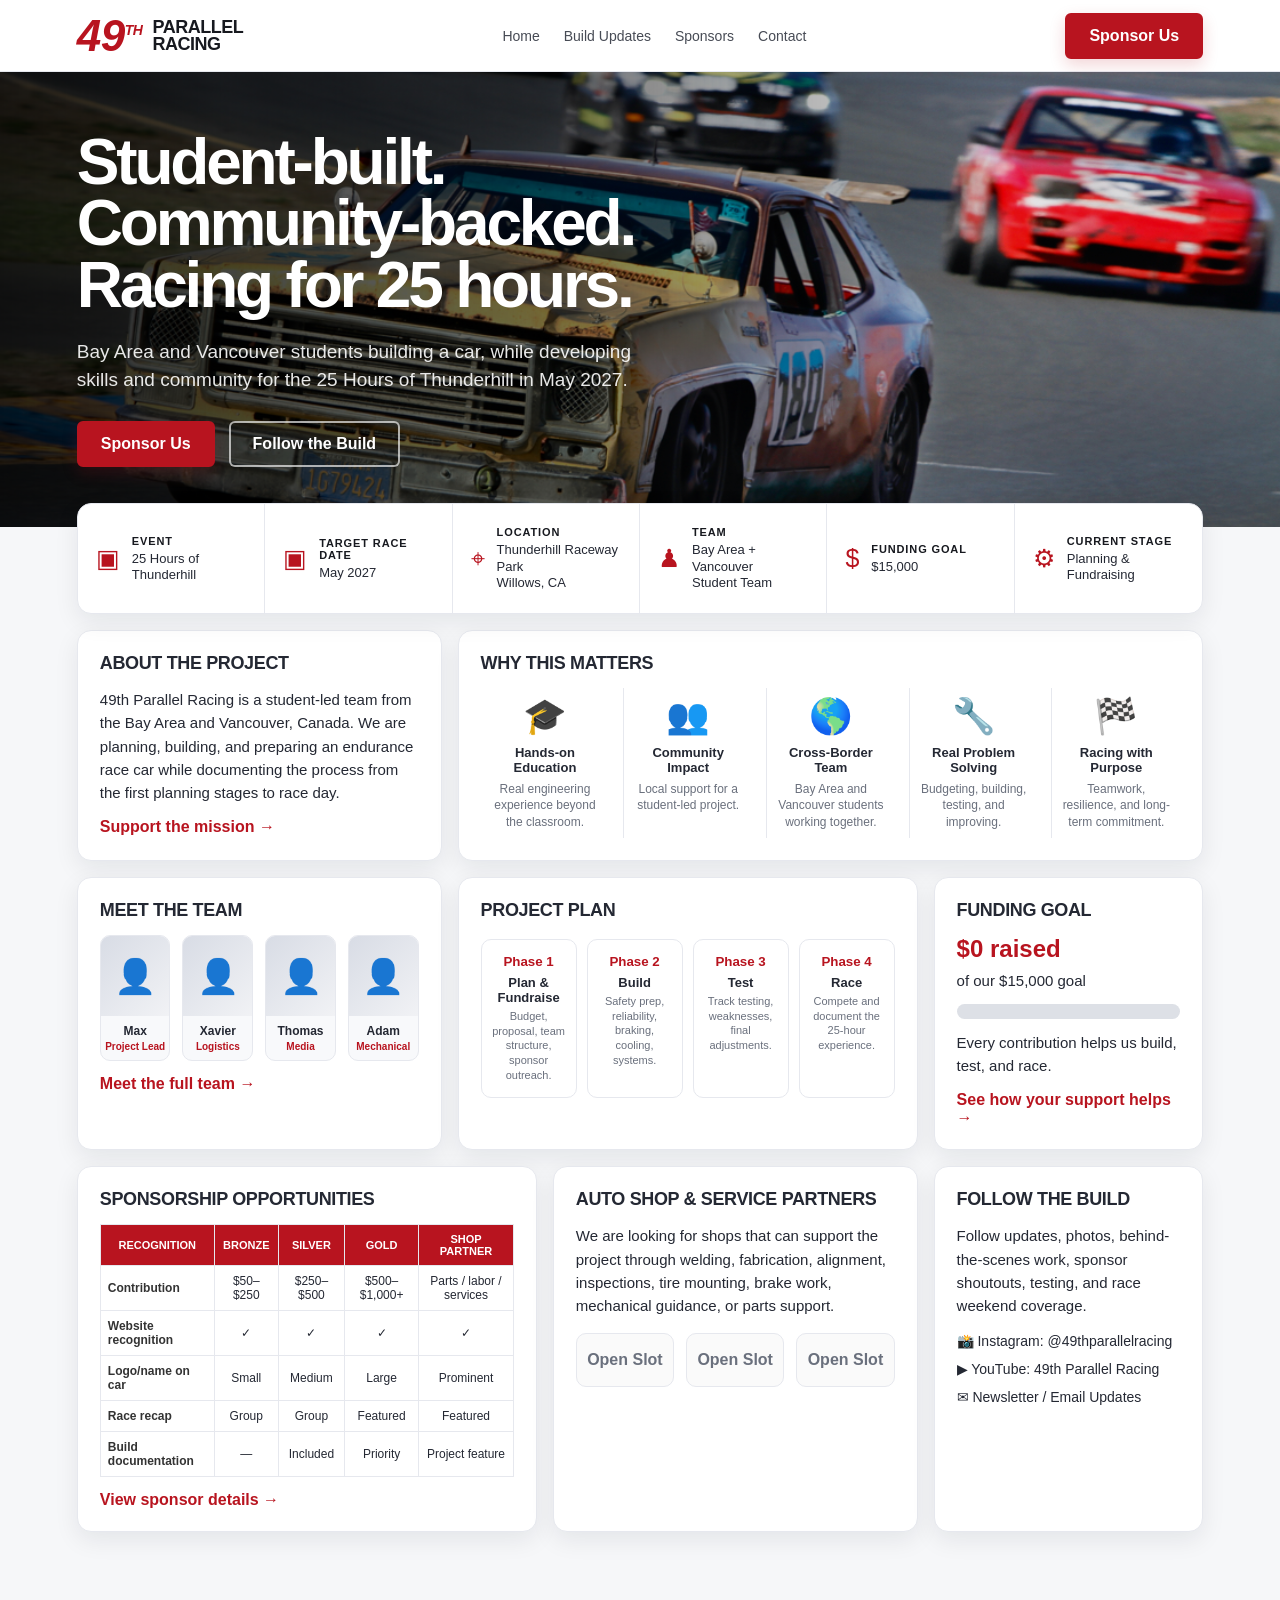
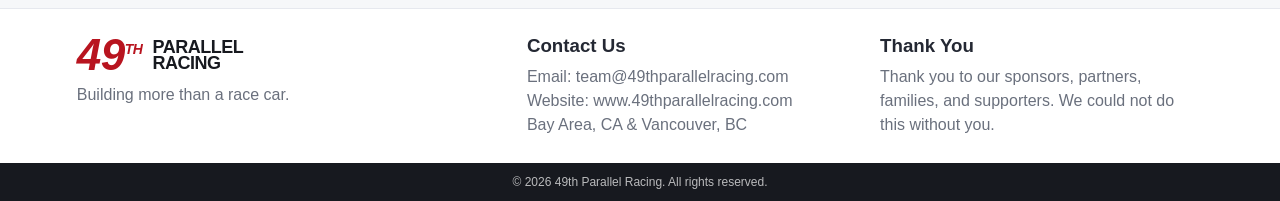
==== index.html @ c7bee9d5 "Update website design and content" ====
<!DOCTYPE html>
<html lang="en">
<head>
  <meta charset="UTF-8" />
  <meta name="viewport" content="width=device-width, initial-scale=1.0" />
  <title>Home | 49th Parallel Racing</title>
  <link rel="stylesheet" href="styles.css" />
</head>
<body>

<header class="nav">
  <a class="logo" href="index.html" class="active">
    <div class="logo-number">49<sup style="font-size:14px;">TH</sup></div>
    <div class="logo-text">PARALLEL<br>RACING</div>
  </a>
  <nav class="nav-links">
    <a href="index.html">Home</a>
    <a href="updates.html">Build Updates</a>
    <a href="sponsors.html">Sponsors</a>
    <a href="contact.html">Contact</a>
  </nav>
  <a class="btn" href="contact.html">Sponsor Us</a>
</header>


<section class="hero" id="home">
  <div class="hero-content">
    <h1>Student-built.<br>Community-backed.<br>Racing for 25 hours.</h1>
    <p>Bay Area and Vancouver students building a car, while developing skills and community for the 25 Hours of Thunderhill in May 2027.</p>
    <div class="hero-actions">
      <a class="btn" href="contact.html">Sponsor Us</a>
      <a class="btn secondary" href="updates.html">Follow the Build</a>
    </div>
  </div>
</section>

<main class="wrap">
  <section class="snapshot">
    <div class="snap-item"><div class="snap-icon">▣</div><div><div class="label">Event</div><p>25 Hours of Thunderhill</p></div></div>
    <div class="snap-item"><div class="snap-icon">▣</div><div><div class="label">Target Race Date</div><p>May 2027</p></div></div>
    <div class="snap-item"><div class="snap-icon">⌖</div><div><div class="label">Location</div><p>Thunderhill Raceway Park<br>Willows, CA</p></div></div>
    <div class="snap-item"><div class="snap-icon">♟</div><div><div class="label">Team</div><p>Bay Area + Vancouver<br>Student Team</p></div></div>
    <div class="snap-item"><div class="snap-icon">$</div><div><div class="label">Funding Goal</div><p>$15,000</p></div></div>
    <div class="snap-item"><div class="snap-icon">⚙</div><div><div class="label">Current Stage</div><p>Planning & Fundraising</p></div></div>
  </section>

  <section class="grid">
    <div class="card about" id="about">
      <h2>About the Project</h2>
      <p>49th Parallel Racing is a student-led team from the Bay Area and Vancouver, Canada. We are planning, building, and preparing an endurance race car while documenting the process from the first planning stages to race day.</p>
      <a class="red-link" href="contact.html">Support the mission →</a>
    </div>

    <div class="card why">
      <h2>Why This Matters</h2>
      <div class="why-grid">
        <div class="why-box"><div class="why-icon">🎓</div><strong>Hands-on Education</strong><span>Real engineering experience beyond the classroom.</span></div>
        <div class="why-box"><div class="why-icon">👥</div><strong>Community Impact</strong><span>Local support for a student-led project.</span></div>
        <div class="why-box"><div class="why-icon">🌎</div><strong>Cross-Border Team</strong><span>Bay Area and Vancouver students working together.</span></div>
        <div class="why-box"><div class="why-icon">🔧</div><strong>Real Problem Solving</strong><span>Budgeting, building, testing, and improving.</span></div>
        <div class="why-box"><div class="why-icon">🏁</div><strong>Racing with Purpose</strong><span>Teamwork, resilience, and long-term commitment.</span></div>
      </div>
    </div>

    <div class="card team" id="team">
      <h2>Meet the Team</h2>
      <div class="team-grid">
        <div class="person"><div class="avatar">👤</div><strong>Max</strong><span>Project Lead</span></div>
        <div class="person"><div class="avatar">👤</div><strong>Xavier</strong><span>Logistics</span></div>
        <div class="person"><div class="avatar">👤</div><strong>Thomas</strong><span>Media</span></div>
        <div class="person"><div class="avatar">👤</div><strong>Adam</strong><span>Mechanical</span></div>
      </div>
      <a class="red-link" href="contact.html">Meet the full team →</a>
    </div>

    <div class="card plan" id="plan">
      <h2>Project Plan</h2>
      <div class="timeline">
        <div class="phase"><small>Phase 1</small><strong>Plan & Fundraise</strong><span>Budget, proposal, team structure, sponsor outreach.</span></div>
        <div class="phase"><small>Phase 2</small><strong>Build</strong><span>Safety prep, reliability, braking, cooling, systems.</span></div>
        <div class="phase"><small>Phase 3</small><strong>Test</strong><span>Track testing, weaknesses, final adjustments.</span></div>
        <div class="phase"><small>Phase 4</small><strong>Race</strong><span>Compete and document the 25-hour experience.</span></div>
      </div>
    </div>

    <div class="card funding">
      <h2>Funding Goal</h2>
      <div class="amount">$0 raised</div>
      <p>of our $15,000 goal</p>
      <div class="progress-track"><div class="progress-fill" style="--progress: 0%;"></div></div>
      <p>Every contribution helps us build, test, and race.</p>
      <a class="red-link" href="contact.html">See how your support helps →</a>
    </div>

    <div class="card sponsor-table" id="sponsor">
      <h2>Sponsorship Opportunities</h2>
      <table>
        <tr>
          <th>Recognition</th>
          <th>Bronze</th>
          <th>Silver</th>
          <th>Gold</th>
          <th>Shop Partner</th>
        </tr>
        <tr><td>Contribution</td><td>$50–$250</td><td>$250–$500</td><td>$500–$1,000+</td><td>Parts / labor / services</td></tr>
        <tr><td>Website recognition</td><td>✓</td><td>✓</td><td>✓</td><td>✓</td></tr>
        <tr><td>Logo/name on car</td><td>Small</td><td>Medium</td><td>Large</td><td>Prominent</td></tr>
        <tr><td>Race recap</td><td>Group</td><td>Group</td><td>Featured</td><td>Featured</td></tr>
        <tr><td>Build documentation</td><td>—</td><td>Included</td><td>Priority</td><td>Project feature</td></tr>
      </table>
      <a class="red-link" href="sponsors.html">View sponsor details →</a>
    </div>

    <div class="card partners">
      <h2>Auto Shop & Service Partners</h2>
      <p>We are looking for shops that can support the project through welding, fabrication, alignment, inspections, tire mounting, brake work, mechanical guidance, or parts support.</p>
      <div class="partner-logos">
        <div class="partner-logo">Open Slot</div>
        <div class="partner-logo">Open Slot</div>
        <div class="partner-logo">Open Slot</div>
      </div>
    </div>

    <div class="card follow" id="updates">
      <h2>Follow the Build</h2>
      <p>Follow updates, photos, behind-the-scenes work, sponsor shoutouts, testing, and race weekend coverage.</p>
      <div class="socials">
        <div class="social">📸 Instagram: @49thparallelracing</div>
        <div class="social">▶ YouTube: 49th Parallel Racing</div>
        <div class="social">✉ Newsletter / Email Updates</div>
      </div>
    </div>
  </section>
</main>


<footer class="footer" id="contact">
  <div>
    <div class="logo">
      <div class="logo-number">49<sup style="font-size:14px;">TH</sup></div>
      <div class="logo-text">PARALLEL<br>RACING</div>
    </div>
    <p>Building more than a race car.</p>
  </div>
  <div>
    <h3>Contact Us</h3>
    <p>Email: team@49thparallelracing.com<br>Website: www.49thparallelracing.com<br>Bay Area, CA & Vancouver, BC</p>
  </div>
  <div>
    <h3>Thank You</h3>
    <p>Thank you to our sponsors, partners, families, and supporters. We could not do this without you.</p>
  </div>
</footer>
<div class="copyright">© 2026 49th Parallel Racing. All rights reserved.</div>

</body>
</html>
---- styles.css ----
:root {
  --red: #b8141f;
  --red-dark: #8f1019;
  --dark: #17191f;
  --text: #242833;
  --muted: #6a707d;
  --line: #e6e8ee;
  --card: #ffffff;
  --bg: #f6f7f9;
  --soft-red: #fff1f2;
  --shadow: 0 8px 24px rgba(15, 23, 42, 0.08);
  --radius: 14px;
  --max: 1180px;
}

* { box-sizing: border-box; }

html { scroll-behavior: smooth; }

body {
  margin: 0;
  font-family: Inter, Arial, Helvetica, sans-serif;
  background: var(--bg);
  color: var(--text);
}

a { color: inherit; text-decoration: none; }

img { max-width: 100%; display: block; }

.nav {
  height: 72px;
  background: #fff;
  display: flex;
  align-items: center;
  justify-content: space-between;
  padding: 0 6vw;
  border-bottom: 1px solid var(--line);
  position: sticky;
  top: 0;
  z-index: 10;
}

.logo {
  display: flex;
  align-items: center;
  gap: 10px;
  font-weight: 900;
  letter-spacing: -0.03em;
  line-height: 0.9;
}

.logo-number {
  font-size: 44px;
  color: var(--red);
  font-style: italic;
}

.logo-text {
  font-size: 18px;
  color: var(--dark);
}

.nav-links {
  display: flex;
  gap: 24px;
  align-items: center;
  font-size: 14px;
}

.nav-links a {
  color: #1f2430;
  opacity: 0.82;
  padding: 26px 0 22px;
  border-bottom: 3px solid transparent;
}

.nav-links a:hover,
.nav-links a.active {
  color: var(--red);
  opacity: 1;
  border-bottom-color: var(--red);
}

.btn {
  background: var(--red);
  color: white;
  padding: 12px 22px;
  border-radius: 6px;
  font-weight: 800;
  display: inline-block;
  border: 2px solid var(--red);
  box-shadow: 0 6px 16px rgba(184, 20, 31, 0.18);
  transition: transform 0.15s ease, background 0.15s ease;
}

.btn:hover {
  background: var(--red-dark);
  border-color: var(--red-dark);
  transform: translateY(-1px);
}

.btn.secondary {
  background: rgba(0,0,0,0.15);
  border-color: rgba(255,255,255,0.65);
  box-shadow: none;
}

.btn.light {
  background: white;
  color: var(--red);
  border-color: white;
}

.hero {
  min-height: 390px;
  position: relative;
  display: flex;
  align-items: center;
  padding: 60px 6vw;
  color: white;
  overflow: hidden;
  background:
    linear-gradient(90deg, rgba(0,0,0,0.84) 0%, rgba(0,0,0,0.58) 40%, rgba(0,0,0,0.10) 78%),
    url('assets/lemons2.jpg') center/cover;
}

.hero.small {
  min-height: 260px;
}

.hero-content {
  max-width: 560px;
  position: relative;
  z-index: 2;
}

.hero h1 {
  font-size: clamp(42px, 5vw, 72px);
  line-height: 0.96;
  margin: 0 0 22px;
  letter-spacing: -0.05em;
}

.hero.small h1 {
  font-size: clamp(38px, 4vw, 58px);
}

.hero p {
  font-size: 19px;
  line-height: 1.45;
  margin: 0 0 28px;
  color: rgba(255,255,255,0.9);
}

.hero-actions {
  display: flex;
  gap: 14px;
  flex-wrap: wrap;
}

.wrap {
  width: min(var(--max), calc(100% - 12vw));
  margin: 0 auto;
  padding: 18px 0 54px;
}

.snapshot {
  display: grid;
  grid-template-columns: repeat(6, 1fr);
  gap: 0;
  background: white;
  border: 1px solid var(--line);
  border-radius: var(--radius);
  box-shadow: var(--shadow);
  overflow: hidden;
  margin-top: -42px;
  position: relative;
  z-index: 4;
}

.snap-item {
  padding: 22px 18px;
  border-right: 1px solid var(--line);
  display: flex;
  gap: 12px;
  align-items: center;
}

.snap-item:last-child { border-right: none; }

.snap-icon {
  font-size: 25px;
  color: var(--red);
  flex: 0 0 auto;
}

.label {
  font-size: 11px;
  font-weight: 900;
  letter-spacing: 0.08em;
  color: var(--dark);
  text-transform: uppercase;
  margin-bottom: 4px;
}

.snap-item p {
  margin: 0;
  color: var(--text);
  font-size: 13px;
  line-height: 1.25;
}

.grid {
  display: grid;
  grid-template-columns: repeat(12, 1fr);
  gap: 16px;
  margin-top: 16px;
}

.card {
  background: var(--card);
  border: 1px solid var(--line);
  border-radius: var(--radius);
  box-shadow: var(--shadow);
  padding: 22px;
}

.card h2, .section h2 {
  margin: 0 0 14px;
  font-size: 18px;
  text-transform: uppercase;
  letter-spacing: -0.02em;
}

.card p, .section p {
  color: var(--text);
  line-height: 1.55;
  margin: 0;
  font-size: 15px;
}

.about { grid-column: span 4; }
.why { grid-column: span 8; }

.why-grid {
  display: grid;
  grid-template-columns: repeat(5, 1fr);
  gap: 14px;
  text-align: center;
}

.why-box {
  border-left: 1px solid var(--line);
  padding: 8px 10px;
}

.why-box:first-child { border-left: none; }

.why-icon {
  font-size: 35px;
  color: var(--red);
  margin-bottom: 8px;
}

.why-box strong {
  display: block;
  font-size: 13px;
  margin-bottom: 6px;
}

.why-box span {
  color: var(--muted);
  font-size: 12px;
  line-height: 1.35;
  display: block;
}

.team { grid-column: span 4; }
.plan { grid-column: span 5; }
.funding { grid-column: span 3; }

.team-grid {
  display: grid;
  grid-template-columns: repeat(4, 1fr);
  gap: 12px;
}

.person {
  background: #f8f9fb;
  border: 1px solid var(--line);
  border-radius: 10px;
  overflow: hidden;
  text-align: center;
}

.avatar {
  height: 80px;
  background: linear-gradient(135deg, #d8dce5, #f1f2f5);
  display: flex;
  align-items: center;
  justify-content: center;
  font-size: 34px;
}

.person strong {
  display: block;
  font-size: 12px;
  margin-top: 8px;
}

.person span {
  display: block;
  color: var(--red);
  font-size: 10px;
  font-weight: 800;
  margin: 3px 0 8px;
}

.timeline {
  display: grid;
  grid-template-columns: repeat(4, 1fr);
  gap: 10px;
  position: relative;
  margin-top: 18px;
}

.phase {
  border: 1px solid var(--line);
  border-radius: 10px;
  padding: 14px 10px;
  text-align: center;
  background: #fff;
}

.phase small {
  color: var(--red);
  font-weight: 900;
  display: block;
  margin-bottom: 6px;
}

.phase strong {
  font-size: 13px;
  display: block;
  margin-bottom: 4px;
}

.phase span {
  color: var(--muted);
  font-size: 11px;
  line-height: 1.35;
  display: block;
}

.amount {
  font-size: 24px;
  font-weight: 900;
  color: var(--red);
  margin: 8px 0 6px;
}

.progress-track {
  width: 100%;
  height: 15px;
  background: #dde0e6;
  border-radius: 999px;
  overflow: hidden;
  margin: 12px 0;
}

.progress-fill {
  height: 100%;
  width: var(--progress, 0%);
  background: linear-gradient(90deg, var(--red), #e64b55);
}

.sponsor-table { grid-column: span 5; overflow-x: auto; }

table {
  width: 100%;
  border-collapse: collapse;
  font-size: 12px;
  margin-top: 8px;
}

th, td {
  border: 1px solid var(--line);
  padding: 8px 7px;
  text-align: center;
}

th {
  background: var(--red);
  color: white;
  text-transform: uppercase;
  font-size: 11px;
}

td:first-child {
  text-align: left;
  font-weight: 700;
  color: #333;
}

.partners { grid-column: span 4; }

.partner-logos {
  display: grid;
  grid-template-columns: repeat(3, 1fr);
  gap: 12px;
  margin-top: 16px;
}

.partner-logo {
  min-height: 54px;
  border: 1px solid var(--line);
  border-radius: 10px;
  display: flex;
  align-items: center;
  justify-content: center;
  color: var(--muted);
  font-weight: 900;
  background: #fafafa;
  text-align: center;
  padding: 8px;
}

.follow { grid-column: span 3; }

.socials {
  display: grid;
  gap: 12px;
  margin-top: 16px;
}

.social {
  display: flex;
  align-items: center;
  gap: 10px;
  color: var(--text);
  font-size: 14px;
}

.red-link {
  color: var(--red);
  font-weight: 800;
  display: inline-block;
  margin-top: 14px;
}

.section {
  margin-top: 18px;
}

.page-grid {
  display: grid;
  grid-template-columns: repeat(12, 1fr);
  gap: 16px;
  margin-top: 18px;
}

.wide { grid-column: span 12; }
.half { grid-column: span 6; }
.third { grid-column: span 4; }
.two-third { grid-column: span 8; }

.update-card {
  display: grid;
  grid-template-columns: 170px 1fr;
  gap: 18px;
  align-items: stretch;
}

.update-date {
  background: var(--soft-red);
  border: 1px solid #ffd7dc;
  border-radius: 12px;
  padding: 16px;
  color: var(--red);
  font-weight: 900;
  display: flex;
  align-items: center;
  justify-content: center;
  text-align: center;
  min-height: 130px;
}

.form-box input,
.form-box textarea,
.form-box select {
  width: 100%;
  border: 1px solid var(--line);
  border-radius: 8px;
  padding: 12px;
  margin: 8px 0 14px;
  font: inherit;
}

.form-box label {
  font-size: 13px;
  font-weight: 800;
  color: var(--dark);
}

.form-box textarea { min-height: 130px; resize: vertical; }

.footer {
  margin-top: 22px;
  padding: 26px 6vw;
  background: white;
  border-top: 1px solid var(--line);
  display: grid;
  grid-template-columns: 1.3fr 1fr 1fr;
  gap: 30px;
  align-items: start;
}

.footer p {
  margin: 8px 0 0;
  color: var(--muted);
  line-height: 1.5;
}

.footer h3 { margin: 0 0 8px; }

.copyright {
  background: var(--dark);
  color: rgba(255,255,255,0.7);
  text-align: center;
  padding: 12px;
  font-size: 12px;
}

@media (max-width: 1050px) {
  .nav-links { display: none; }
  .snapshot { grid-template-columns: repeat(2, 1fr); }
  .snap-item { border-right: none; border-bottom: 1px solid var(--line); }
  .about, .why, .team, .plan, .funding, .sponsor-table, .partners, .follow,
  .wide, .half, .third, .two-third { grid-column: span 12; }
  .why-grid { grid-template-columns: repeat(2, 1fr); }
  .timeline { grid-template-columns: repeat(2, 1fr); }
  .footer { grid-template-columns: 1fr; }
}

@media (max-width: 600px) {
  .nav { padding: 0 18px; }
  .logo-number { font-size: 34px; }
  .logo-text { font-size: 14px; }
  .hero { padding: 42px 18px 80px; }
  .wrap { width: calc(100% - 36px); padding: 16px 0 40px; }
  .snapshot { grid-template-columns: 1fr; }
  .why-grid, .timeline, .team-grid, .partner-logos, .update-card { grid-template-columns: 1fr; }
  .hero-actions { flex-direction: column; }
}
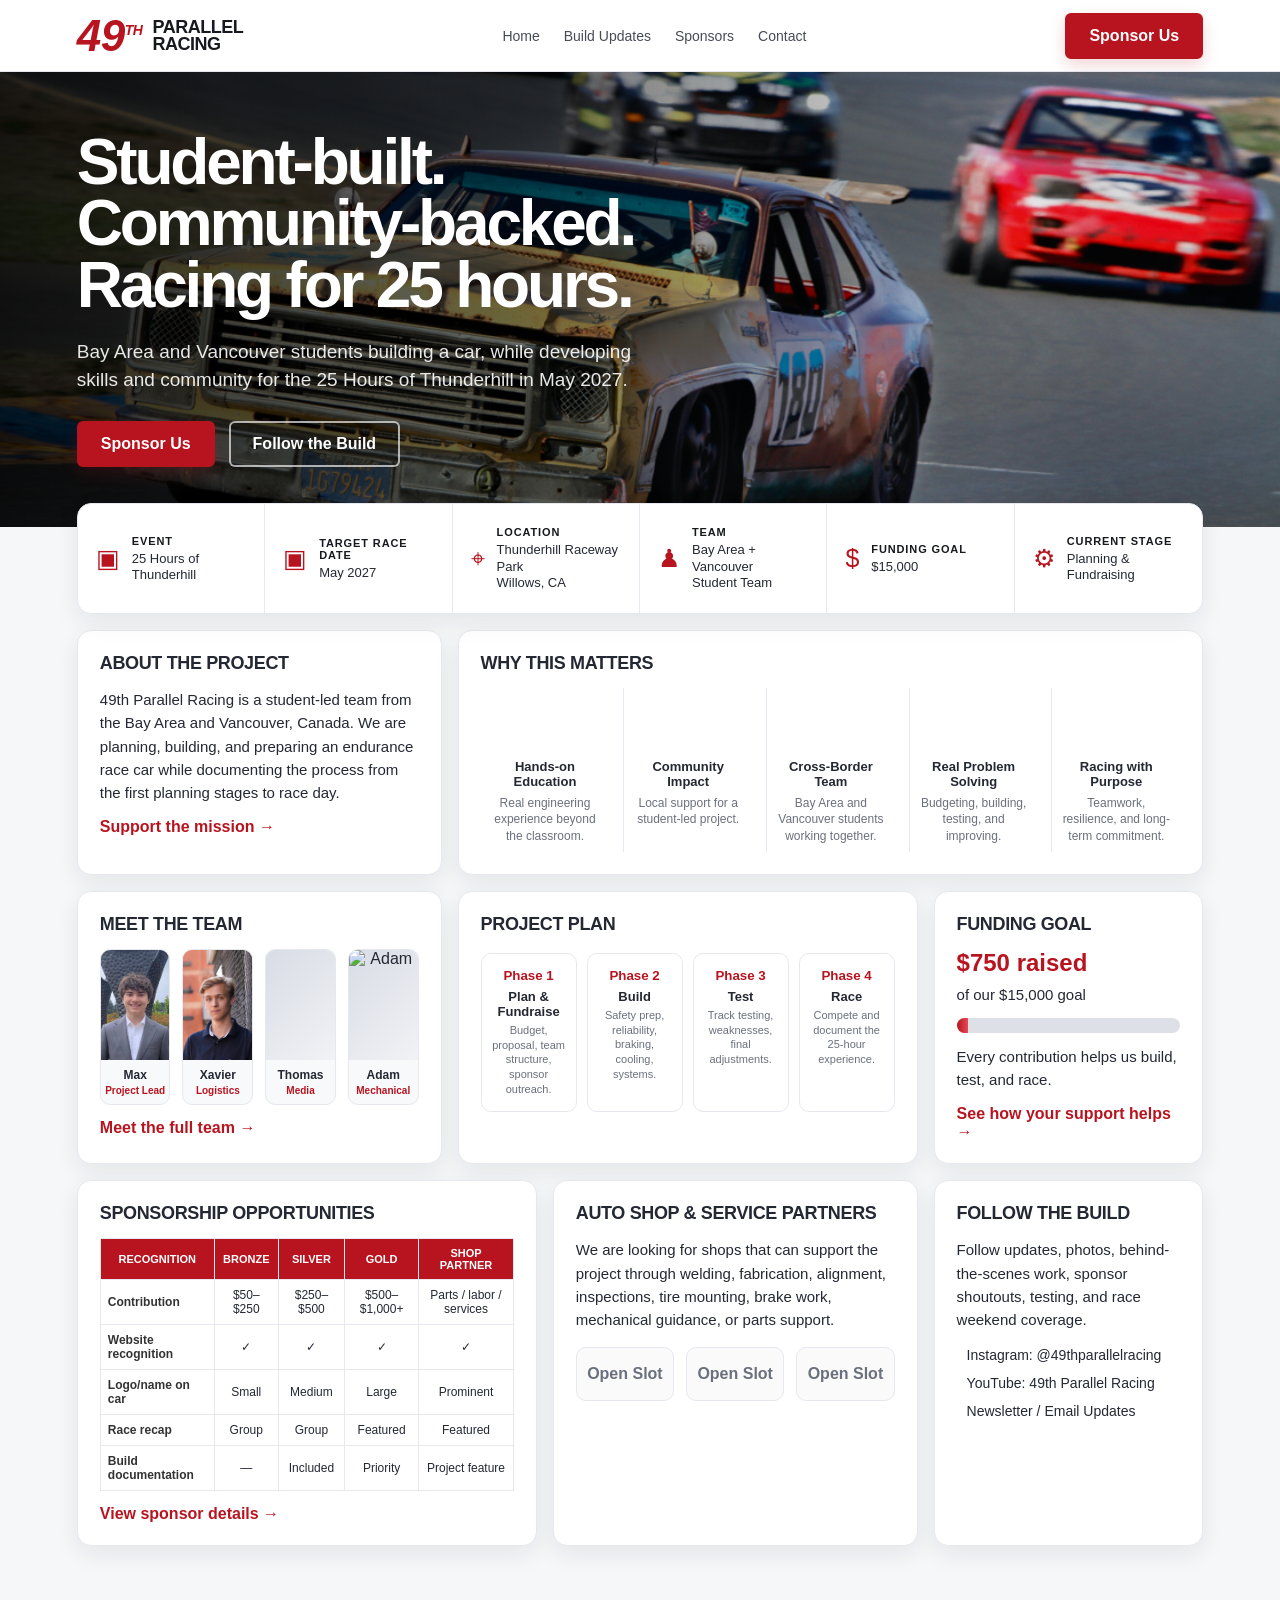
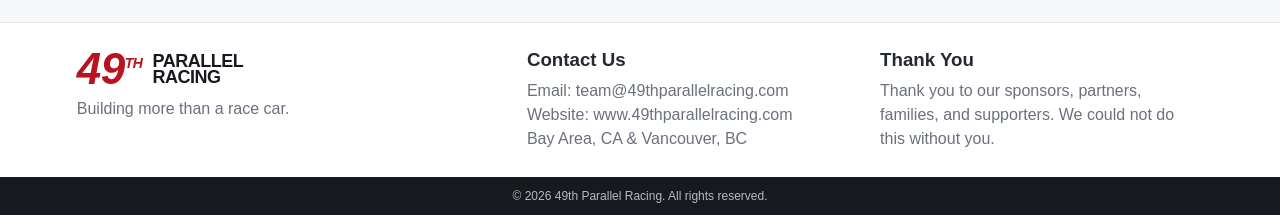
==== commit 74bca932: "Update website design and team section" ====
--- a/index.html
+++ b/index.html
@@ -54,21 +54,53 @@
     <div class="card why">
       <h2>Why This Matters</h2>
       <div class="why-grid">
-        <div class="why-box"><div class="why-icon">🎓</div><strong>Hands-on Education</strong><span>Real engineering experience beyond the classroom.</span></div>
-        <div class="why-box"><div class="why-icon">👥</div><strong>Community Impact</strong><span>Local support for a student-led project.</span></div>
-        <div class="why-box"><div class="why-icon">🌎</div><strong>Cross-Border Team</strong><span>Bay Area and Vancouver students working together.</span></div>
-        <div class="why-box"><div class="why-icon">🔧</div><strong>Real Problem Solving</strong><span>Budgeting, building, testing, and improving.</span></div>
-        <div class="why-box"><div class="why-icon">🏁</div><strong>Racing with Purpose</strong><span>Teamwork, resilience, and long-term commitment.</span></div>
-      </div>
+  <div class="why-box">
+    <div class="why-icon"><i data-lucide="graduation-cap"></i></div>
+    <strong>Hands-on Education</strong>
+    <span>Real engineering experience beyond the classroom.</span>
+  </div>
+
+  <div class="why-box">
+    <div class="why-icon"><i data-lucide="users"></i></div>
+    <strong>Community Impact</strong>
+    <span>Local support for a student-led project.</span>
+  </div>
+
+  <div class="why-box">
+    <div class="why-icon"><i data-lucide="globe-2"></i></div>
+    <strong>Cross-Border Team</strong>
+    <span>Bay Area and Vancouver students working together.</span>
+  </div>
+
+  <div class="why-box">
+    <div class="why-icon"><i data-lucide="wrench"></i></div>
+    <strong>Real Problem Solving</strong>
+    <span>Budgeting, building, testing, and improving.</span>
+  </div>
+
+  <div class="why-box">
+    <div class="why-icon"><i data-lucide="trophy"></i></div>
+    <strong>Racing with Purpose</strong>
+    <span>Teamwork, resilience, and long-term commitment.</span>
+  </div>
+</div>
     </div>
 
     <div class="card team" id="team">
       <h2>Meet the Team</h2>
       <div class="team-grid">
-        <div class="person"><div class="avatar">👤</div><strong>Max</strong><span>Project Lead</span></div>
-        <div class="person"><div class="avatar">👤</div><strong>Xavier</strong><span>Logistics</span></div>
-        <div class="person"><div class="avatar">👤</div><strong>Thomas</strong><span>Media</span></div>
-        <div class="person"><div class="avatar">👤</div><strong>Adam</strong><span>Mechanical</span></div>
+        <div class="person"><div class="avatar">
+      <img class="team-img max-img" src="assets/max.jpg" alt="Max">
+    </div><strong>Max</strong><span>Project Lead</span></div>
+        <div class="person"><div class="avatar">
+      <img class="team-img xavier-img" src="assets/xavier.png" alt="Xavier">
+    </div><strong>Xavier</strong><span>Logistics</span></div>
+        <div class="person"><div class="avatar">
+      <img class="team-img thomas-img" src="assets/thomas.jpeg" alt="Thomas">
+    </div><strong>Thomas</strong><span>Media</span></div>
+        <div class="person"><div class="avatar">
+      <img class="team-img adam-img" src="assets/adam.png" alt="Adam">
+    </div><strong>Adam</strong><span>Mechanical</span></div>
       </div>
       <a class="red-link" href="contact.html">Meet the full team →</a>
     </div>
@@ -85,9 +117,9 @@
 
     <div class="card funding">
       <h2>Funding Goal</h2>
-      <div class="amount">$0 raised</div>
+      <div class="amount">$750 raised</div>
       <p>of our $15,000 goal</p>
-      <div class="progress-track"><div class="progress-fill" style="--progress: 0%;"></div></div>
+      <div class="progress-track"><div class="progress-fill" style="--progress: 5%;"></div></div>
       <p>Every contribution helps us build, test, and race.</p>
       <a class="red-link" href="contact.html">See how your support helps →</a>
     </div>
@@ -125,10 +157,21 @@
       <h2>Follow the Build</h2>
       <p>Follow updates, photos, behind-the-scenes work, sponsor shoutouts, testing, and race weekend coverage.</p>
       <div class="socials">
-        <div class="social">📸 Instagram: @49thparallelracing</div>
-        <div class="social">▶ YouTube: 49th Parallel Racing</div>
-        <div class="social">✉ Newsletter / Email Updates</div>
-      </div>
+  <div class="social">
+    <i data-lucide="camera"></i>
+    <span>Instagram: @49thparallelracing</span>
+  </div>
+
+  <div class="social">
+    <i data-lucide="circle-play"></i>
+    <span>YouTube: 49th Parallel Racing</span>
+  </div>
+
+  <div class="social">
+    <i data-lucide="mail"></i>
+    <span>Newsletter / Email Updates</span>
+  </div>
+</div>
     </div>
   </section>
 </main>
@@ -153,5 +196,9 @@
 </footer>
 <div class="copyright">© 2026 49th Parallel Racing. All rights reserved.</div>
 
+<script src="https://unpkg.com/lucide@latest"></script>
+<script>
+  lucide.createIcons();
+</script>
 </body>
 </html>
--- a/styles.css
+++ b/styles.css
@@ -259,9 +259,19 @@
 .why-box:first-child { border-left: none; }
 
 .why-icon {
-  font-size: 35px;
-  color: var(--red);
-  margin-bottom: 8px;
+  width: 41px;
+  height: 41px;
+  color: var(--red);
+  margin: 4px auto 18px;
+  display: flex;
+  align-items: center;
+  justify-content: center;
+}
+
+.why-icon svg {
+  width: 46px;
+  height: 46px;
+  stroke-width: 1.9;
 }
 
 .why-box strong {
@@ -296,12 +306,38 @@
 }
 
 .avatar {
-  height: 80px;
+  height: 110px;
   background: linear-gradient(135deg, #d8dce5, #f1f2f5);
+  overflow: hidden;
   display: flex;
   align-items: center;
   justify-content: center;
-  font-size: 34px;
+}
+
+.avatar img,
+.team-img {
+  width: 100%;
+  height: 100%;
+  object-fit: cover;
+}
+
+/* Individual image positioning */
+/* Individual team image crops */
+
+.max-img {
+  transform: scale(1.15) translateY(5%);
+}
+
+.xavier-img {
+  transform: scale(2.5) translate(-7%, 18%);
+}
+
+.thomas-img {
+  transform: scale(2.6) translate(-7%, -1%);
+}
+
+.adam-img {
+  transform: scale(1) translateY(0%);
 }
 
 .person strong {
@@ -441,6 +477,14 @@
   gap: 10px;
   color: var(--text);
   font-size: 14px;
+}
+
+.social svg {
+  width: 20px;
+  height: 20px;
+  color: var(--red);
+  stroke-width: 2;
+  flex-shrink: 0;
 }
 
 .red-link {
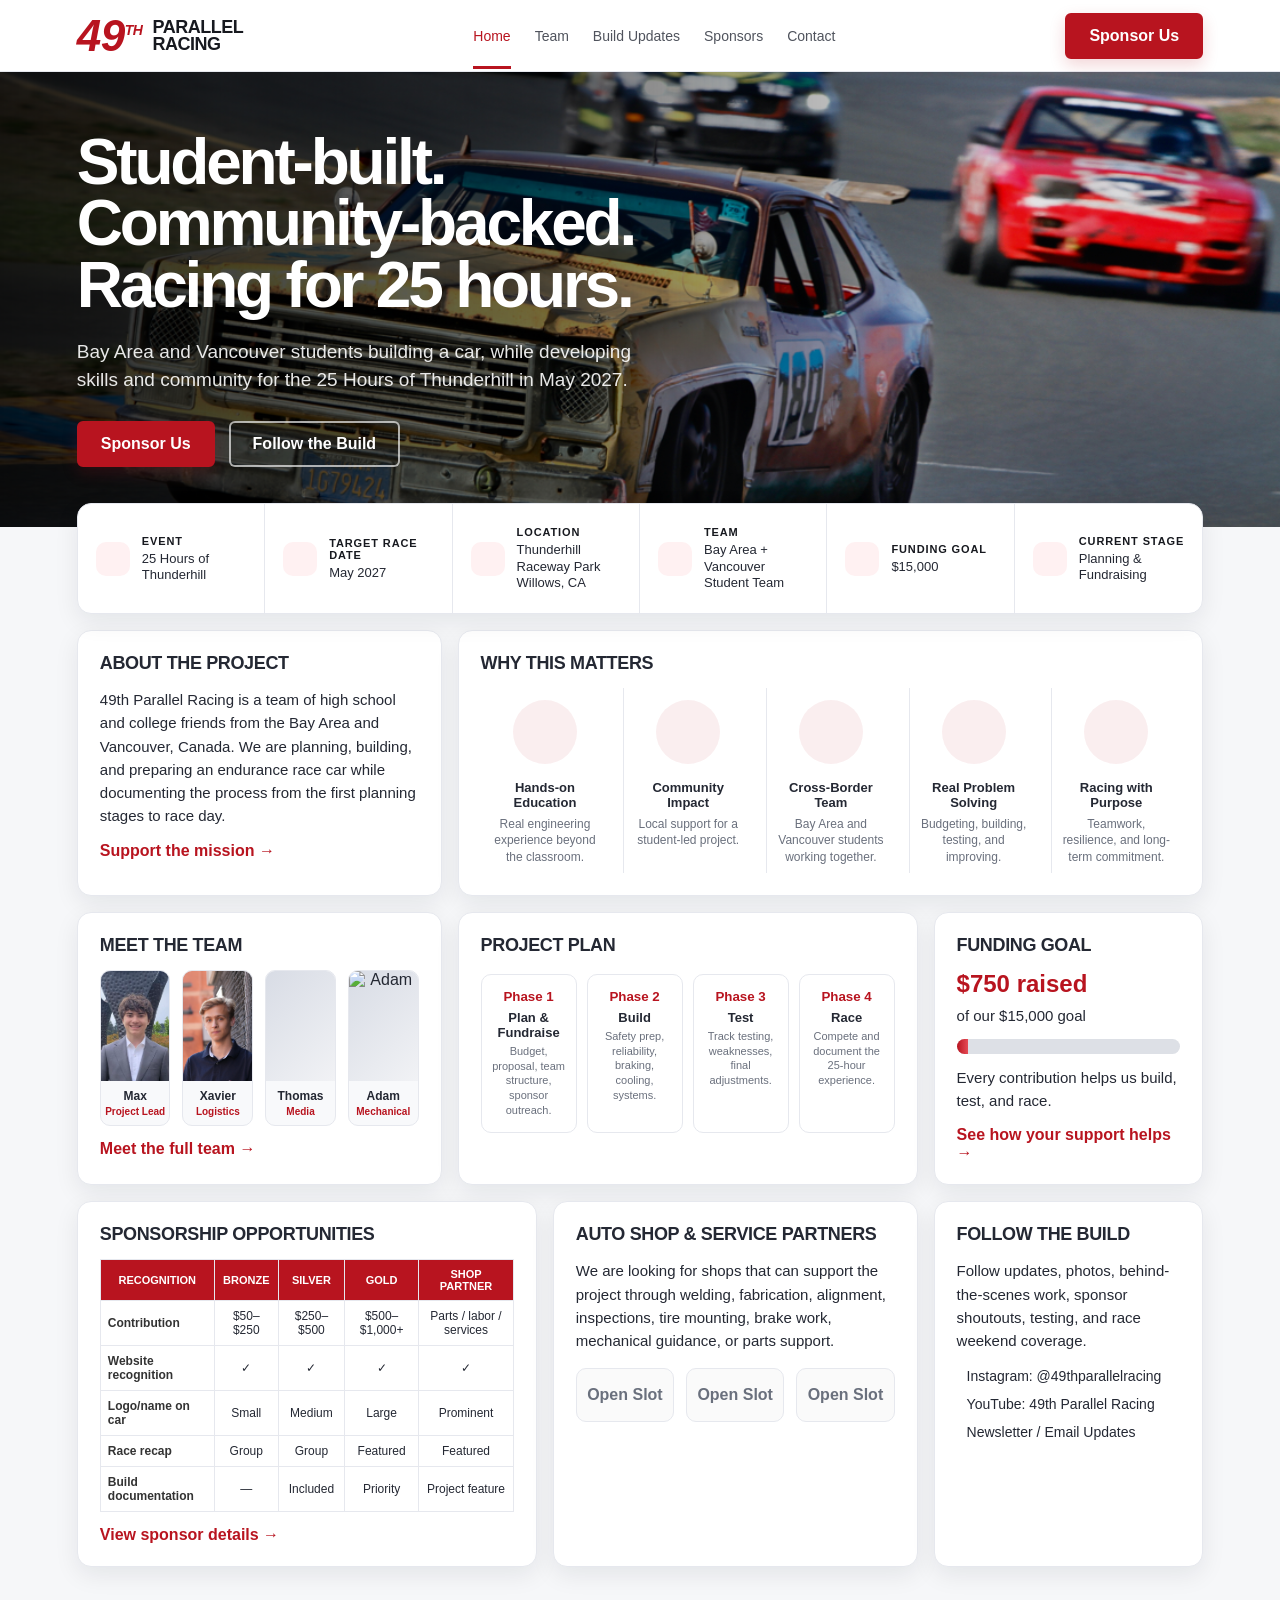
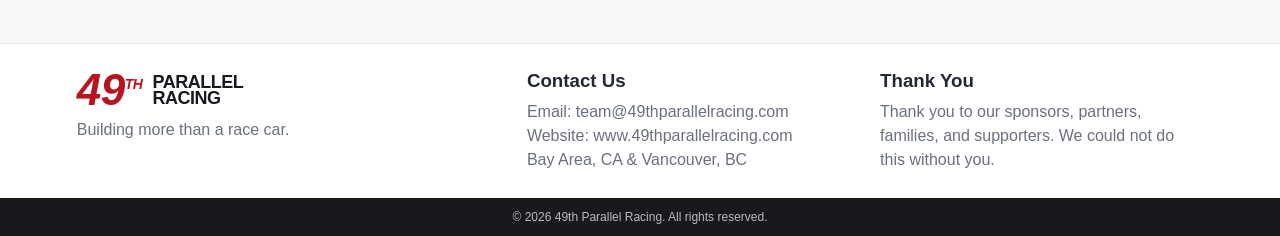
==== commit 2889cf30: "Huge changes team page added code refined" ====
--- a/index.html
+++ b/index.html
@@ -9,12 +9,13 @@
 <body>
 
 <header class="nav">
-  <a class="logo" href="index.html" class="active">
+  <a class="logo" href="index.html">
     <div class="logo-number">49<sup style="font-size:14px;">TH</sup></div>
     <div class="logo-text">PARALLEL<br>RACING</div>
   </a>
   <nav class="nav-links">
-    <a href="index.html">Home</a>
+    <a href="index.html" class="active">Home</a>
+    <a href="team.html">Team</a>
     <a href="updates.html">Build Updates</a>
     <a href="sponsors.html">Sponsors</a>
     <a href="contact.html">Contact</a>
@@ -36,18 +37,36 @@
 
 <main class="wrap">
   <section class="snapshot">
-    <div class="snap-item"><div class="snap-icon">▣</div><div><div class="label">Event</div><p>25 Hours of Thunderhill</p></div></div>
-    <div class="snap-item"><div class="snap-icon">▣</div><div><div class="label">Target Race Date</div><p>May 2027</p></div></div>
-    <div class="snap-item"><div class="snap-icon">⌖</div><div><div class="label">Location</div><p>Thunderhill Raceway Park<br>Willows, CA</p></div></div>
-    <div class="snap-item"><div class="snap-icon">♟</div><div><div class="label">Team</div><p>Bay Area + Vancouver<br>Student Team</p></div></div>
-    <div class="snap-item"><div class="snap-icon">$</div><div><div class="label">Funding Goal</div><p>$15,000</p></div></div>
-    <div class="snap-item"><div class="snap-icon">⚙</div><div><div class="label">Current Stage</div><p>Planning & Fundraising</p></div></div>
+    <div class="snap-item">
+      <div class="snap-icon"><i data-lucide="flag"></i></div>
+      <div><div class="label">Event</div><p>25 Hours of Thunderhill</p></div>
+    </div>
+    <div class="snap-item">
+      <div class="snap-icon"><i data-lucide="calendar"></i></div>
+      <div><div class="label">Target Race Date</div><p>May 2027</p></div>
+    </div>
+    <div class="snap-item">
+      <div class="snap-icon"><i data-lucide="map-pin"></i></div>
+      <div><div class="label">Location</div><p>Thunderhill Raceway Park<br>Willows, CA</p></div>
+    </div>
+    <div class="snap-item">
+      <div class="snap-icon"><i data-lucide="users"></i></div>
+      <div><div class="label">Team</div><p>Bay Area + Vancouver<br>Student Team</p></div>
+    </div>
+    <div class="snap-item">
+      <div class="snap-icon"><i data-lucide="dollar-sign"></i></div>
+      <div><div class="label">Funding Goal</div><p>$15,000</p></div>
+    </div>
+    <div class="snap-item">
+      <div class="snap-icon"><i data-lucide="wrench"></i></div>
+      <div><div class="label">Current Stage</div><p>Planning & Fundraising</p></div>
+    </div>
   </section>
 
   <section class="grid">
     <div class="card about" id="about">
       <h2>About the Project</h2>
-      <p>49th Parallel Racing is a student-led team from the Bay Area and Vancouver, Canada. We are planning, building, and preparing an endurance race car while documenting the process from the first planning stages to race day.</p>
+      <p>49th Parallel Racing is a team of high school and college friends from the Bay Area and Vancouver, Canada. We are planning, building, and preparing an endurance race car while documenting the process from the first planning stages to race day.</p>
       <a class="red-link" href="contact.html">Support the mission →</a>
     </div>
 
@@ -85,24 +104,23 @@
   </div>
 </div>
     </div>
-
     <div class="card team" id="team">
       <h2>Meet the Team</h2>
       <div class="team-grid">
         <div class="person"><div class="avatar">
-      <img class="team-img max-img" src="assets/max.jpg" alt="Max">
-    </div><strong>Max</strong><span>Project Lead</span></div>
-        <div class="person"><div class="avatar">
-      <img class="team-img xavier-img" src="assets/xavier.png" alt="Xavier">
-    </div><strong>Xavier</strong><span>Logistics</span></div>
-        <div class="person"><div class="avatar">
-      <img class="team-img thomas-img" src="assets/thomas.jpeg" alt="Thomas">
-    </div><strong>Thomas</strong><span>Media</span></div>
-        <div class="person"><div class="avatar">
-      <img class="team-img adam-img" src="assets/adam.png" alt="Adam">
-    </div><strong>Adam</strong><span>Mechanical</span></div>
+          <img class="team-img max-img" src="assets/max.jpg" alt="Max">
+        </div><strong>Max</strong><span>Project Lead</span></div>
+        <div class="person"><div class="avatar">
+          <img class="team-img xavier-img" src="assets/xavier.png" alt="Xavier">
+        </div><strong>Xavier</strong><span>Logistics</span></div>
+        <div class="person"><div class="avatar">
+          <img class="team-img thomas-img" src="assets/thomas.jpeg" alt="Thomas">
+        </div><strong>Thomas</strong><span>Media</span></div>
+        <div class="person"><div class="avatar">
+          <img class="team-img adam-img" src="assets/adam.png" alt="Adam">
+        </div><strong>Adam</strong><span>Mechanical</span></div>
       </div>
-      <a class="red-link" href="contact.html">Meet the full team →</a>
+      <a class="red-link" href="team.html">Meet the full team →</a>
     </div>
 
     <div class="card plan" id="plan">
--- a/styles.css
+++ b/styles.css
@@ -598,3 +598,508 @@
   .why-grid, .timeline, .team-grid, .partner-logos, .update-card { grid-template-columns: 1fr; }
   .hero-actions { flex-direction: column; }
 }
+
+/* ================================
+   Team Page
+================================ */
+
+.team-hero {
+  background:
+    linear-gradient(135deg, rgba(8, 11, 18, 0.92), rgba(8, 11, 18, 0.72)),
+    url("assets/hero-car.jpg") center/cover;
+  color: white;
+  padding: 95px 0 75px;
+}
+
+.team-hero h1 {
+  max-width: 850px;
+  font-size: clamp(42px, 6vw, 76px);
+  line-height: 0.95;
+  letter-spacing: -2px;
+  margin: 0 0 22px;
+}
+
+.team-hero p {
+  max-width: 780px;
+  font-size: 18px;
+  line-height: 1.7;
+  color: rgba(255, 255, 255, 0.82);
+}
+
+.team-intro {
+  display: grid;
+  grid-template-columns: 1.4fr 0.8fr;
+  gap: 28px;
+  align-items: stretch;
+  padding: 70px 0 30px;
+}
+
+.team-intro h2 {
+  font-size: clamp(30px, 4vw, 48px);
+  margin-bottom: 16px;
+}
+
+.team-intro p {
+  color: var(--muted);
+  line-height: 1.7;
+  font-size: 16px;
+}
+
+.team-intro-card {
+  background: white;
+  border: 1px solid rgba(20, 24, 34, 0.08);
+  border-radius: 24px;
+  padding: 28px;
+  box-shadow: 0 18px 45px rgba(20, 24, 34, 0.08);
+  display: flex;
+  flex-direction: column;
+  justify-content: center;
+}
+
+.team-intro-card svg {
+  width: 42px;
+  height: 42px;
+  color: var(--red);
+  margin-bottom: 18px;
+}
+
+.team-intro-card strong {
+  font-size: 22px;
+  line-height: 1.2;
+  margin-bottom: 12px;
+}
+
+.team-intro-card span {
+  color: var(--muted);
+  line-height: 1.6;
+}
+
+.team-members-large {
+  display: grid;
+  gap: 34px;
+  padding: 45px 0 70px;
+}
+
+.team-member-large {
+  display: grid;
+  grid-template-columns: 0.9fr 1.1fr;
+  gap: 34px;
+  align-items: center;
+  background: white;
+  border: 1px solid rgba(20, 24, 34, 0.08);
+  border-radius: 28px;
+  padding: 22px;
+  box-shadow: 0 18px 50px rgba(20, 24, 34, 0.08);
+}
+
+.team-member-large.reverse {
+  grid-template-columns: 1.1fr 0.9fr;
+}
+
+.team-member-large.reverse .member-photo {
+  order: 2;
+}
+
+.member-photo {
+  height: 390px;
+  border-radius: 22px;
+  overflow: hidden;
+  background: #f1f2f5;
+}
+
+.member-photo img {
+  width: 100%;
+  height: 100%;
+  object-fit: cover;
+  transform-origin: center center;
+}
+
+.member-info {
+  padding: 22px;
+}
+
+.member-role {
+  color: var(--red);
+  font-weight: 800;
+  text-transform: uppercase;
+  letter-spacing: 0.08em;
+  font-size: 13px;
+  margin-bottom: 10px;
+}
+
+.member-info h2 {
+  font-size: clamp(34px, 4vw, 54px);
+  margin: 0 0 16px;
+}
+
+.member-info p {
+  color: var(--muted);
+  line-height: 1.75;
+  margin-bottom: 14px;
+}
+
+/* Individual team page image adjustments */
+.max-team-page {
+  object-position: center 44%;
+  transform: scale(1.04);
+}
+
+.xavier-team-page {
+  object-position: 58% 28%;
+  transform: scale(1.14);
+}
+
+.thomas-team-page {
+  object-position: 60% 36%;
+  transform: scale(1.14);
+}
+
+.adam-team-page {
+  object-position: center 30%;
+  transform: scale(1.00);
+}
+
+.friendship-section {
+  padding: 30px 0 75px;
+}
+
+.centered {
+  text-align: center;
+  max-width: 780px;
+  margin-left: auto;
+  margin-right: auto;
+}
+
+.friendship-grid {
+  display: grid;
+  grid-template-columns: repeat(4, 1fr);
+  gap: 18px;
+  margin-top: 34px;
+}
+
+.friendship-card {
+  background: white;
+  border: 1px solid rgba(20, 24, 34, 0.08);
+  border-radius: 22px;
+  padding: 26px;
+  box-shadow: 0 14px 38px rgba(20, 24, 34, 0.06);
+}
+
+.friendship-card svg {
+  width: 34px;
+  height: 34px;
+  color: var(--red);
+  margin-bottom: 16px;
+}
+
+.friendship-card h3 {
+  margin-bottom: 10px;
+}
+
+.friendship-card p {
+  color: var(--muted);
+  line-height: 1.6;
+  font-size: 15px;
+}
+
+.team-cta {
+  background:
+    linear-gradient(135deg, rgba(184, 20, 31, 0.96), rgba(120, 12, 22, 0.96));
+  color: white;
+  border-radius: 30px;
+  padding: 48px;
+  margin-bottom: 80px;
+  box-shadow: 0 20px 60px rgba(184, 20, 31, 0.25);
+}
+
+.team-cta h2 {
+  font-size: clamp(32px, 4vw, 52px);
+  margin-bottom: 14px;
+}
+
+.team-cta p {
+  max-width: 780px;
+  color: rgba(255, 255, 255, 0.84);
+  line-height: 1.7;
+  margin-bottom: 24px;
+}
+
+.team-cta .btn {
+  background: white;
+  color: var(--red);
+}
+
+.team-cta .red-link {
+  color: white;
+}
+
+.cta-buttons {
+  display: flex;
+  gap: 18px;
+  align-items: center;
+  flex-wrap: wrap;
+}
+
+.center-button {
+  display: flex;
+  justify-content: center;
+  margin-top: 28px;
+}
+
+/* Mobile adjustments */
+@media (max-width: 900px) {
+  .team-intro {
+    grid-template-columns: 1fr;
+  }
+
+  .team-member-large,
+  .team-member-large.reverse {
+    grid-template-columns: 1fr;
+  }
+
+  .team-member-large.reverse .member-photo {
+    order: 0;
+  }
+
+  .member-photo {
+    height: 330px;
+  }
+
+  .friendship-grid {
+    grid-template-columns: repeat(2, 1fr);
+  }
+}
+
+@media (max-width: 600px) {
+  .team-hero {
+    padding: 75px 0 55px;
+  }
+
+  .team-member-large {
+    padding: 14px;
+  }
+
+  .member-info {
+    padding: 14px;
+  }
+
+  .member-photo {
+    height: 280px;
+  }
+
+  .friendship-grid {
+    grid-template-columns: 1fr;
+  }
+
+  .team-cta {
+    padding: 32px 24px;
+    border-radius: 22px;
+  }
+}
+
+
+/* ================================
+   Final cleanup after team page update
+   Keeps original homepage sizing while adding the new Team page
+================================ */
+
+/* Keep the page selection bar simple and consistent */
+.nav .logo {
+  flex: 0 0 auto;
+}
+
+.nav-links {
+  display: flex;
+  gap: 24px;
+  align-items: center;
+  font-size: 14px;
+}
+
+.nav-links a {
+  color: #1f2430;
+  opacity: 0.78;
+  padding: 26px 0 22px;
+  border-bottom: 3px solid transparent;
+  font-weight: 500;
+}
+
+.nav-links a:hover,
+.nav-links a.active {
+  color: var(--red);
+  opacity: 1;
+  border-bottom-color: var(--red);
+}
+
+.nav-button {
+  display: none;
+}
+
+button.btn {
+  cursor: pointer;
+  font: inherit;
+}
+
+/* Clean Lucide icons in the homepage snapshot row */
+.snap-icon {
+  width: 34px;
+  height: 34px;
+  border-radius: 10px;
+  background: var(--soft-red);
+  color: var(--red);
+  display: flex;
+  align-items: center;
+  justify-content: center;
+  flex: 0 0 34px;
+  font-size: 0;
+}
+
+.snap-icon svg {
+  width: 19px;
+  height: 19px;
+  stroke-width: 2.2;
+}
+
+/* Clean Lucide icons in Why This Matters */
+.why-icon {
+  width: 64px;
+  height: 64px;
+  color: var(--red);
+  background: rgba(184, 20, 31, 0.07);
+  border-radius: 999px;
+  margin: 4px auto 16px;
+  display: flex;
+  align-items: center;
+  justify-content: center;
+}
+
+.why-icon svg {
+  width: 34px;
+  height: 34px;
+  stroke-width: 2;
+}
+
+.team-intro-card i,
+.friendship-card i,
+.social i,
+.why-icon i,
+.snap-icon i {
+  display: flex;
+  align-items: center;
+  justify-content: center;
+}
+
+/* Restore the original homepage Meet the Team card sizing */
+.team {
+  grid-column: span 4;
+}
+
+.team .team-grid {
+  grid-template-columns: repeat(4, 1fr);
+  gap: 12px;
+}
+
+.team .avatar {
+  height: 110px;
+}
+
+.team .person {
+  background: #f8f9fb;
+  border: 1px solid var(--line);
+  border-radius: 10px;
+  overflow: hidden;
+  text-align: center;
+  box-shadow: none;
+}
+
+.team .person strong {
+  display: block;
+  font-size: 12px;
+  margin-top: 8px;
+}
+
+.team .person span {
+  display: block;
+  color: var(--red);
+  font-size: 10px;
+  font-weight: 800;
+  margin: 3px 0 8px;
+}
+
+/* Keep your hand-tuned homepage image crops exactly intact */
+.avatar img,
+.team-img {
+  width: 100%;
+  height: 100%;
+  object-fit: cover;
+  transform-origin: center center;
+}
+
+.max-img {
+  transform: scale(1.15) translateY(5%);
+}
+
+.xavier-img {
+  transform: scale(2.5) translate(-7%, 18%);
+}
+
+.thomas-img {
+  transform: scale(2.6) translate(-7%, -1%);
+}
+
+.adam-img {
+  transform: scale(1) translateY(0%);
+}
+
+/* Make the Team page use the same visual language as the other subpages */
+.team-intro {
+  padding: 38px 0 22px;
+}
+
+.team-members-large {
+  padding: 24px 0 58px;
+}
+
+.team-cta {
+  margin-top: 0;
+}
+
+.center-button {
+  display: flex;
+  justify-content: flex-start;
+  margin-top: 22px;
+}
+
+/* Responsive cleanup */
+@media (max-width: 1050px) {
+  .nav-links {
+    display: none;
+  }
+
+  .about, .why, .team, .plan, .funding, .sponsor-table, .partners, .follow,
+  .wide, .half, .third, .two-third {
+    grid-column: span 12;
+  }
+}
+
+@media (max-width: 600px) {
+  .team .team-grid {
+    grid-template-columns: 1fr;
+  }
+
+  .team .avatar {
+    height: 260px;
+  }
+}
+
+.member-meta {
+  display: inline-block;
+  color: var(--red);
+  background: var(--soft-red);
+  border: 1px solid #ffd7dc;
+  border-radius: 999px;
+  padding: 7px 12px;
+  font-size: 14px;
+  font-weight: 900;
+  letter-spacing: 0.01em;
+  margin: -4px 0 18px;
+}
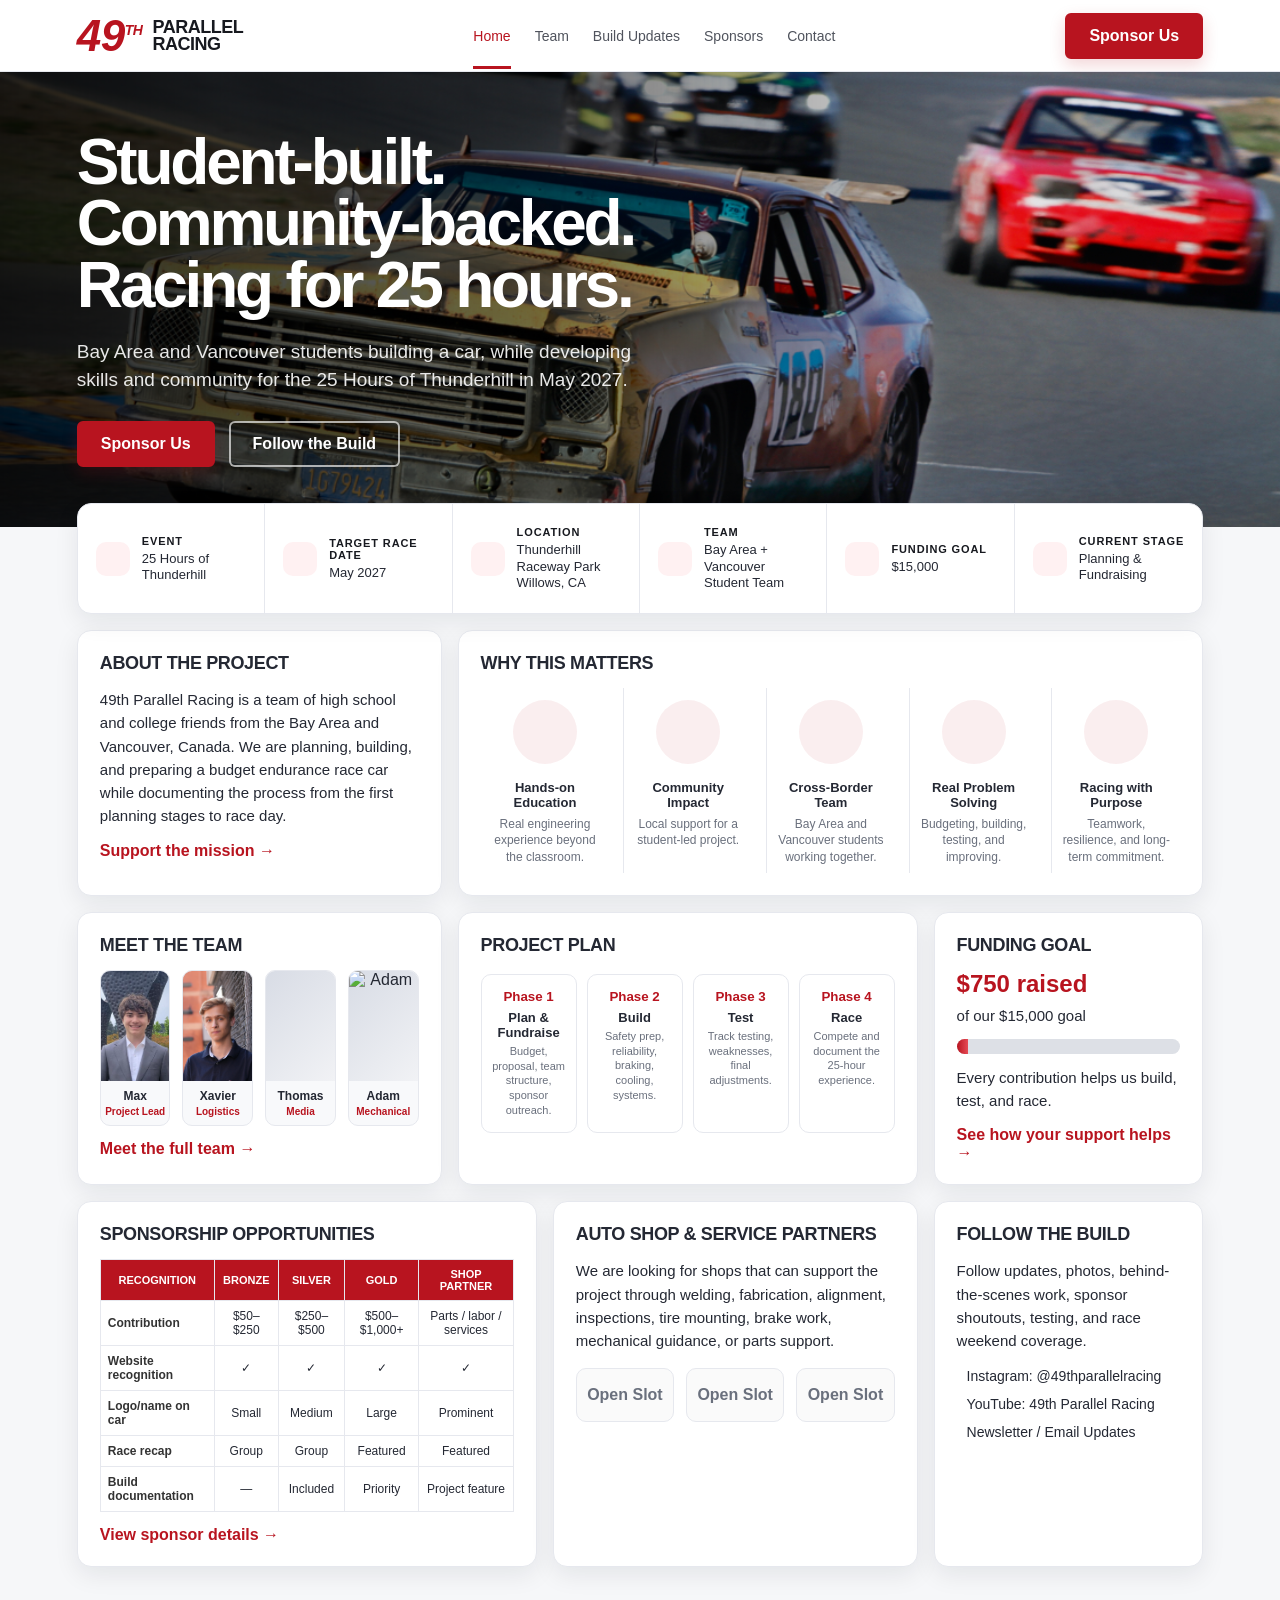
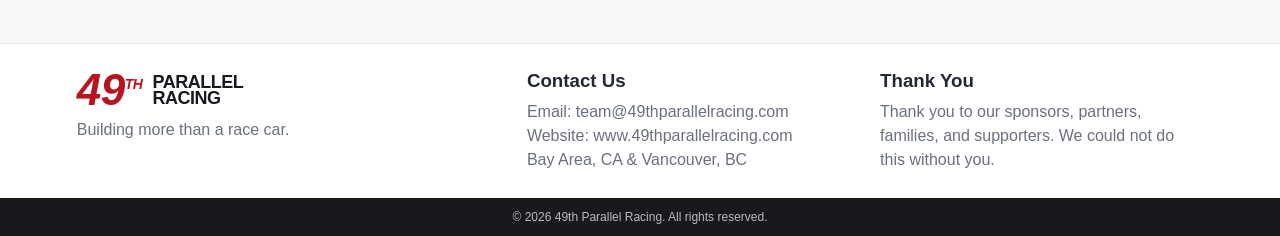
==== commit 5eccf2e9: "Minor text fixes, new adam image, team images improvement" ====
--- a/index.html
+++ b/index.html
@@ -66,7 +66,7 @@
   <section class="grid">
     <div class="card about" id="about">
       <h2>About the Project</h2>
-      <p>49th Parallel Racing is a team of high school and college friends from the Bay Area and Vancouver, Canada. We are planning, building, and preparing an endurance race car while documenting the process from the first planning stages to race day.</p>
+      <p>49th Parallel Racing is a team of high school and college friends from the Bay Area and Vancouver, Canada. We are planning, building, and preparing a budget endurance race car while documenting the process from the first planning stages to race day.</p>
       <a class="red-link" href="contact.html">Support the mission →</a>
     </div>
 
--- a/styles.css
+++ b/styles.css
@@ -710,8 +710,9 @@
 .member-photo img {
   width: 100%;
   height: 100%;
-  object-fit: cover;
+  object-fit: contain;
   transform-origin: center center;
+  background: #f1f2f5;
 }
 
 .member-info {
@@ -740,18 +741,17 @@
 
 /* Individual team page image adjustments */
 .max-team-page {
-  object-position: center 44%;
-  transform: scale(1.04);
+  transform: scale(1.65) translateY(11.5%);
+
 }
 
 .xavier-team-page {
-  object-position: 58% 28%;
-  transform: scale(1.14);
+    transform: scale(2.4) translate(-3.5%, 15%);
+
 }
 
 .thomas-team-page {
-  object-position: 60% 36%;
-  transform: scale(1.14);
+  transform: scale(2.5) translate(-3.4%, 0%);
 }
 
 .adam-team-page {
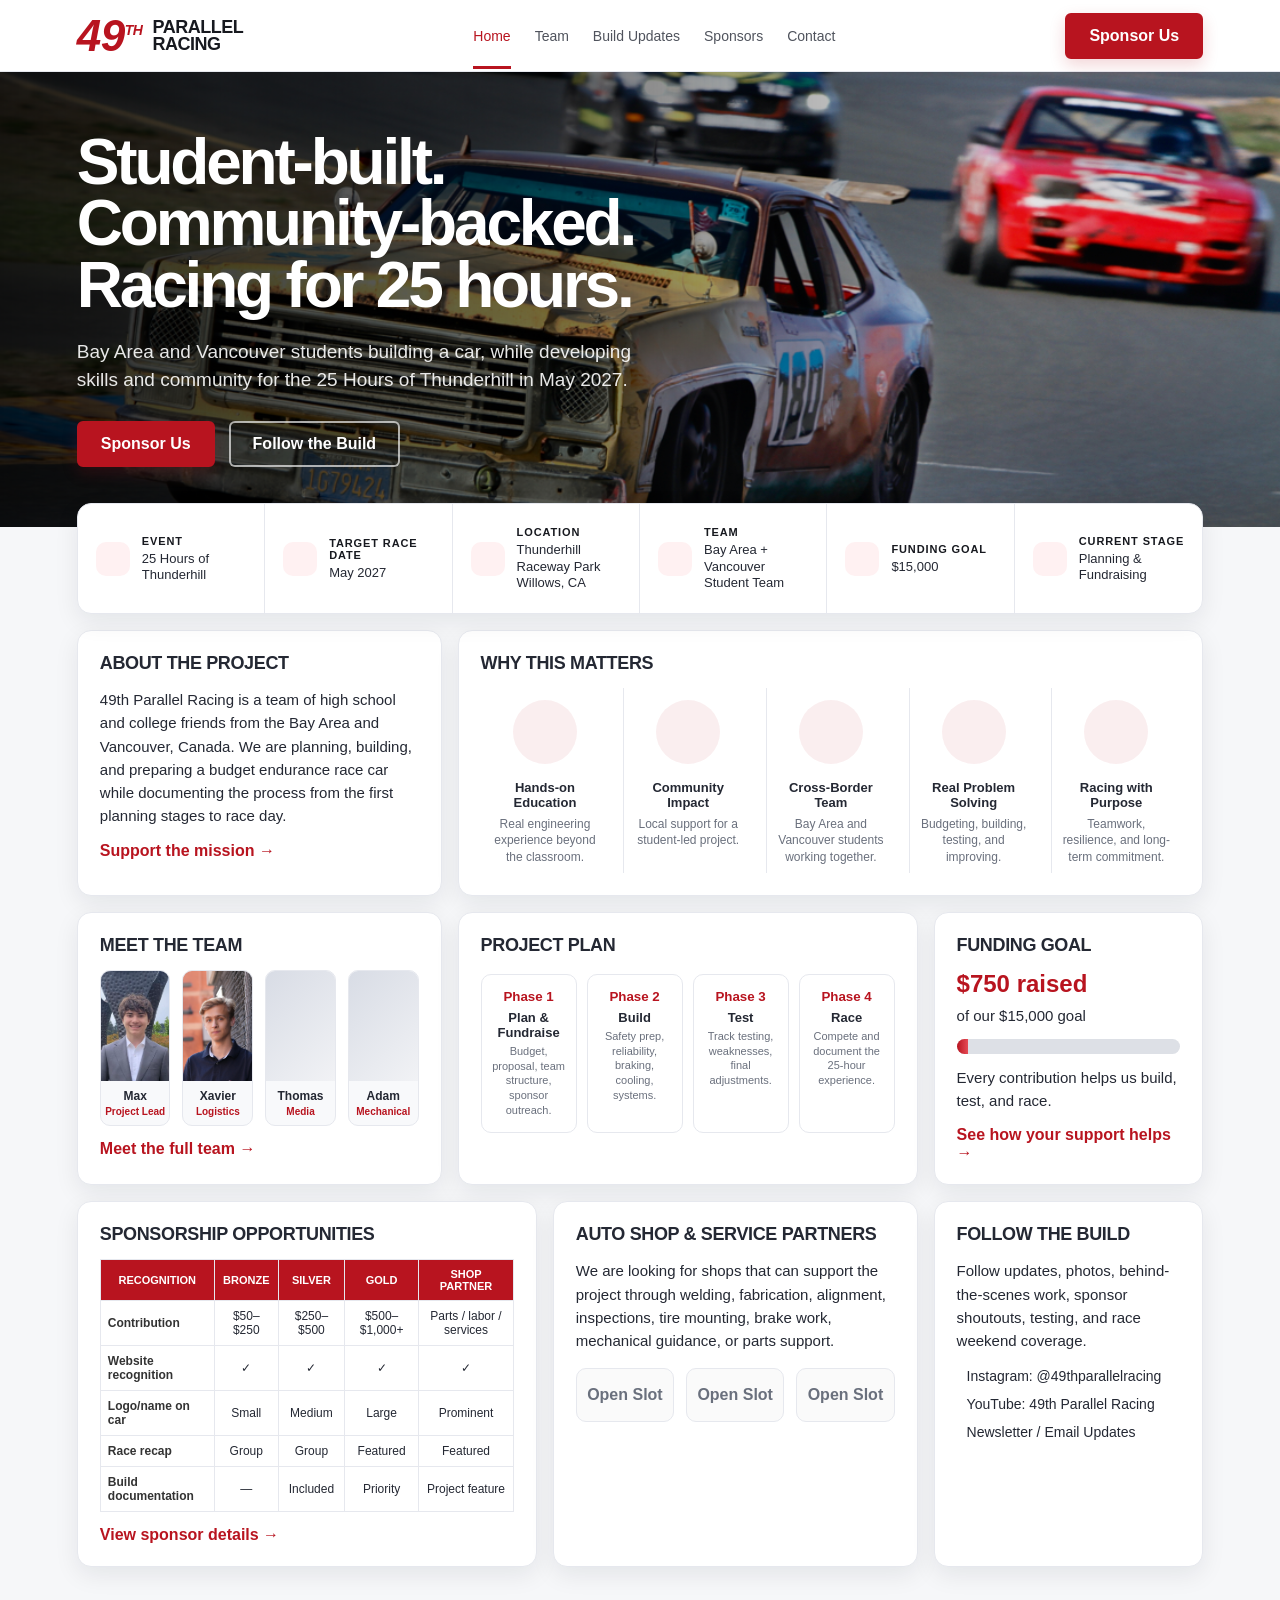
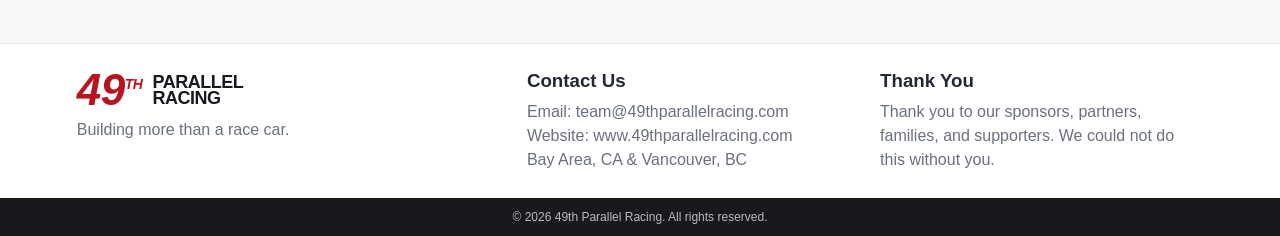
==== commit a10c9dd0: "Add website favicon" ====
--- a/index.html
+++ b/index.html
@@ -5,6 +5,8 @@
   <meta name="viewport" content="width=device-width, initial-scale=1.0" />
   <title>Home | 49th Parallel Racing</title>
   <link rel="stylesheet" href="styles.css" />
+  <link rel="icon" type="image/png" href="favicon.png">
+  <link rel="apple-touch-icon" href="favicon.png">
 </head>
 <body>
 
--- a/styles.css
+++ b/styles.css
@@ -531,6 +531,43 @@
   min-height: 130px;
 }
 
+/* added manually for instagram mention on update page 6/23 */
+.instagram-note {
+  display: flex;
+  align-items: center;
+  gap: 10px;
+  background: white;
+  border: 1px solid var(--line);
+  border-left: 4px solid var(--red);
+  border-radius: 12px;
+  box-shadow: var(--shadow);
+  padding: 14px 16px;
+  margin: 18px 0 16px;
+  color: var(--text);
+  font-size: 14px;
+  line-height: 1.45;
+}
+
+.instagram-note svg {
+  width: 20px;
+  height: 20px;
+  color: var(--red);
+  flex-shrink: 0;
+}
+
+.instagram-note strong {
+  color: var(--red);
+}
+
+.instagram-note a {
+  color: var(--red);
+  text-decoration: none;
+}
+
+.instagram-note a:hover {
+  text-decoration: underline;
+}
+
 .form-box input,
 .form-box textarea,
 .form-box select {
@@ -751,12 +788,11 @@
 }
 
 .thomas-team-page {
-  transform: scale(2.5) translate(-3.4%, 0%);
+  transform: scale(2.5) translate(-4%, 0%);
 }
 
 .adam-team-page {
-  object-position: center 30%;
-  transform: scale(1.00);
+  transform: scale(3) translate(2%, 20%);
 }
 
 .friendship-section {
@@ -1047,7 +1083,7 @@
 }
 
 .adam-img {
-  transform: scale(1) translateY(0%);
+  transform: scale(3.3) translate(3%, 21.5%);
 }
 
 /* Make the Team page use the same visual language as the other subpages */
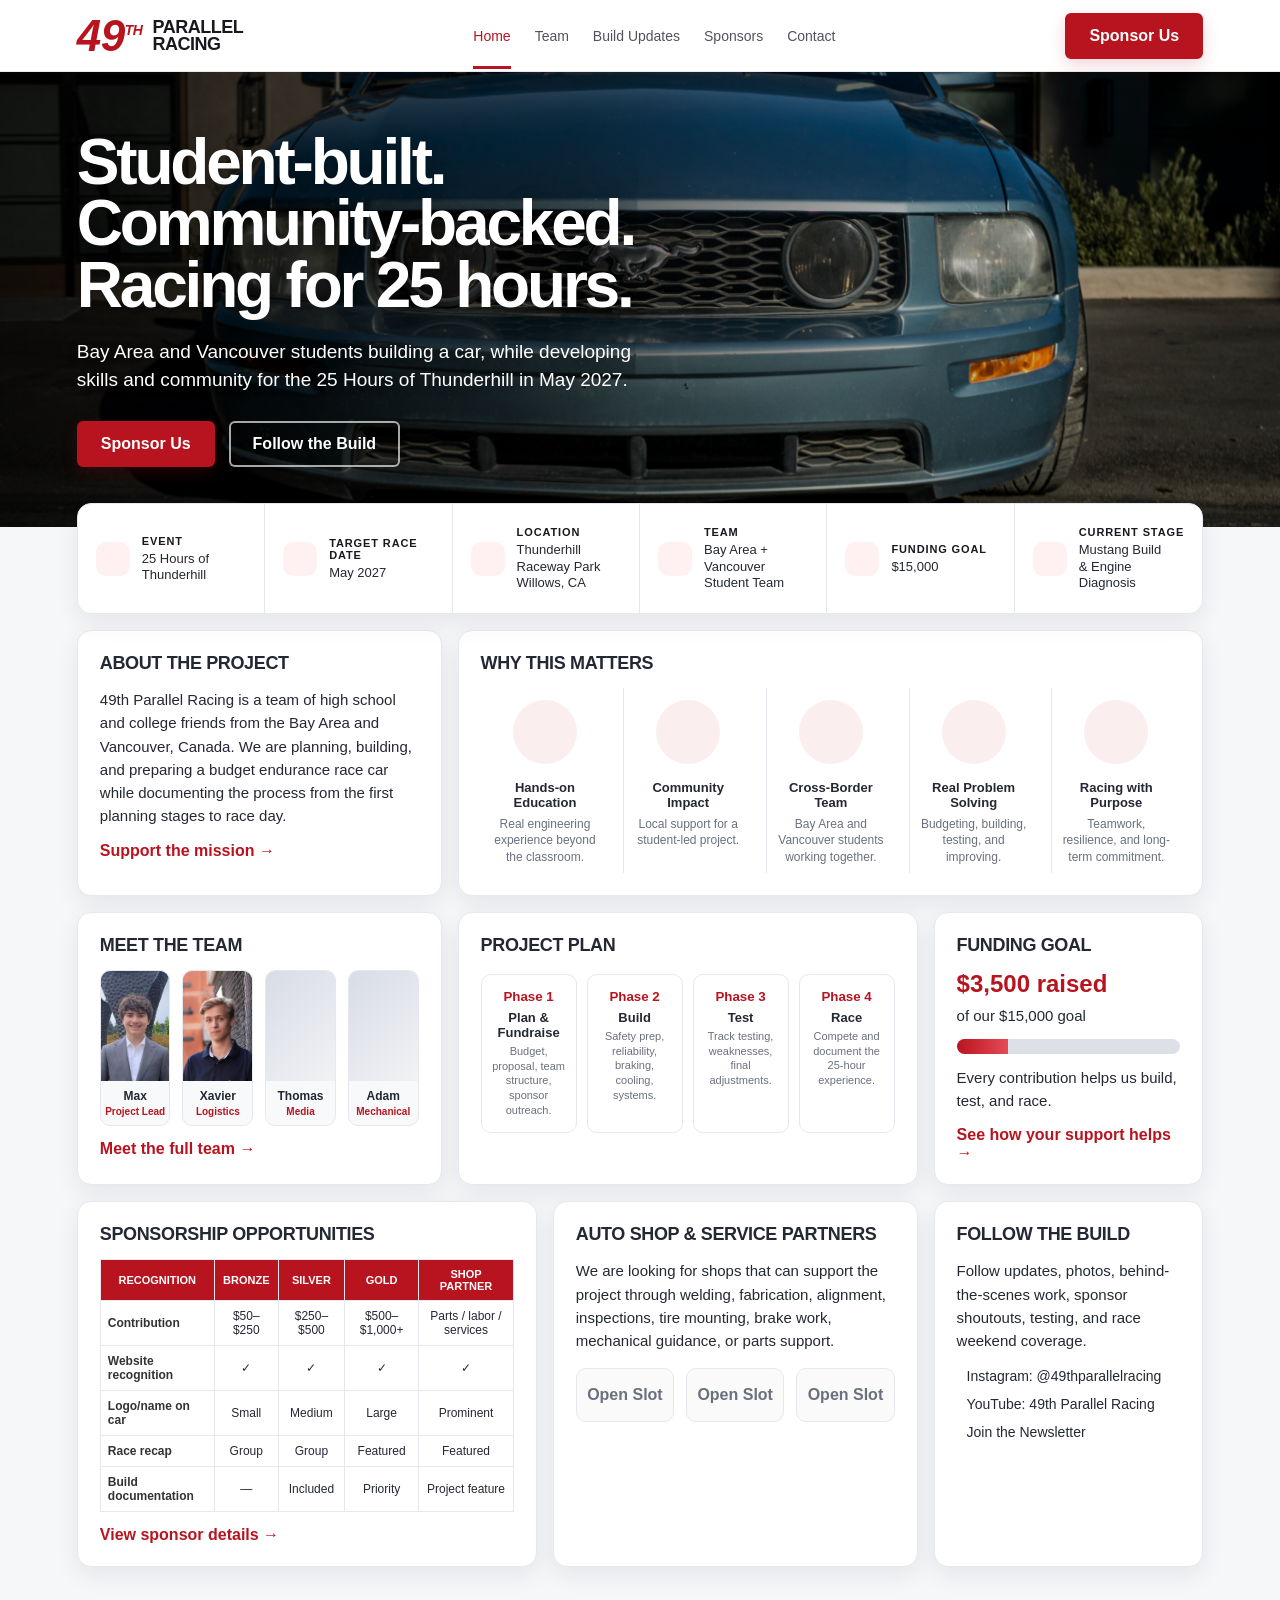
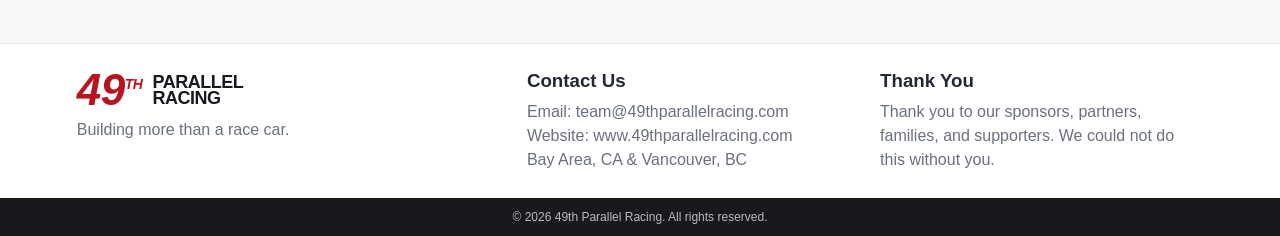
==== commit 576ff88b: "Update Mustang build, sponsors page, and newsletter" ====
--- a/index.html
+++ b/index.html
@@ -61,9 +61,10 @@
     </div>
     <div class="snap-item">
       <div class="snap-icon"><i data-lucide="wrench"></i></div>
-      <div><div class="label">Current Stage</div><p>Planning & Fundraising</p></div>
-    </div>
-  </section>
+<div>
+  <div class="label">Current Stage</div>
+  <p>Mustang Build<br>& Engine Diagnosis</p>
+</div>  </section>
 
   <section class="grid">
     <div class="card about" id="about">
@@ -137,9 +138,9 @@
 
     <div class="card funding">
       <h2>Funding Goal</h2>
-      <div class="amount">$750 raised</div>
+      <div class="amount">$3,500 raised</div>
       <p>of our $15,000 goal</p>
-      <div class="progress-track"><div class="progress-fill" style="--progress: 5%;"></div></div>
+      <div class="progress-track"><div class="progress-fill" style="--progress: 23%;"></div></div>
       <p>Every contribution helps us build, test, and race.</p>
       <a class="red-link" href="contact.html">See how your support helps →</a>
     </div>
@@ -187,10 +188,10 @@
     <span>YouTube: 49th Parallel Racing</span>
   </div>
 
-  <div class="social">
-    <i data-lucide="mail"></i>
-    <span>Newsletter / Email Updates</span>
-  </div>
+  <a class="social newsletter-link" href="updates.html#newsletter">
+  <i data-lucide="mail"></i>
+  <span>Join the Newsletter</span>
+</a>
 </div>
     </div>
   </section>
--- a/styles.css
+++ b/styles.css
@@ -795,6 +795,10 @@
   transform: scale(3) translate(2%, 20%);
 }
 
+.parker-team-page {
+  transform: scale(1.3) translate(0%, 9.2%);
+}
+
 .friendship-section {
   padding: 30px 0 75px;
 }
@@ -1138,4 +1142,1765 @@
   font-weight: 900;
   letter-spacing: 0.01em;
   margin: -4px 0 18px;
+}
+
+/* ================================
+   Strong Mobile Fixes
+================================ */
+
+@media (max-width: 760px) {
+  body {
+    overflow-x: hidden;
+  }
+
+  /* Header / nav */
+  .nav {
+    height: auto;
+    padding: 12px 16px;
+    flex-wrap: wrap;
+    gap: 10px;
+  }
+
+  .logo-number {
+    font-size: 32px;
+  }
+
+  .logo-text {
+    font-size: 13px;
+  }
+
+  .nav > .btn {
+    padding: 9px 12px;
+    font-size: 12px;
+    margin-left: auto;
+  }
+
+  .nav-links {
+    order: 3;
+    width: 100%;
+    display: flex;
+    gap: 18px;
+    overflow-x: auto;
+    white-space: nowrap;
+    padding: 4px 0 0;
+    scrollbar-width: none;
+  }
+
+  .nav-links::-webkit-scrollbar {
+    display: none;
+  }
+
+  .nav-links a {
+    padding: 8px 0 10px;
+    font-size: 13px;
+    border-bottom-width: 2px;
+  }
+
+  /* Hero sections */
+  .hero {
+    min-height: 360px;
+    padding: 46px 18px 70px;
+    background-position: center;
+  }
+
+  .hero.small {
+    min-height: 240px;
+    padding: 46px 18px;
+  }
+
+  .hero h1 {
+    font-size: 42px;
+    line-height: 0.98;
+  }
+
+  .hero.small h1 {
+    font-size: 40px;
+  }
+
+  .hero p {
+    font-size: 16px;
+    line-height: 1.45;
+  }
+
+  .hero-actions {
+    flex-direction: column;
+    align-items: flex-start;
+  }
+
+  .hero-actions .btn {
+    width: 100%;
+    text-align: center;
+  }
+
+  /* Main wrapper */
+  .wrap {
+    width: calc(100% - 28px);
+    padding: 14px 0 36px;
+  }
+
+  /* Snapshot top stats */
+  .snapshot {
+    grid-template-columns: 1fr;
+    margin-top: -36px;
+  }
+
+  .snap-item {
+    border-right: none;
+    border-bottom: 1px solid var(--line);
+    padding: 18px;
+  }
+
+  .snap-item:last-child {
+    border-bottom: none;
+  }
+
+  /* Cards */
+  .grid,
+  .page-grid {
+    grid-template-columns: 1fr;
+    gap: 14px;
+  }
+
+  .about,
+  .why,
+  .team,
+  .plan,
+  .funding,
+  .sponsor-table,
+  .partners,
+  .follow,
+  .wide,
+  .half,
+  .third,
+  .two-third {
+    grid-column: 1 / -1;
+  }
+
+  .card {
+    padding: 20px;
+    border-radius: 14px;
+  }
+
+  .card h2,
+  .section h2 {
+    font-size: 18px;
+  }
+
+  .card p,
+  .section p {
+    font-size: 15px;
+  }
+
+  /* Why This Matters */
+  .why-grid {
+    grid-template-columns: 1fr;
+    gap: 0;
+  }
+
+  .why-box {
+    border-left: none;
+    border-bottom: 1px solid var(--line);
+    padding: 18px 10px;
+  }
+
+  .why-box:last-child {
+    border-bottom: none;
+  }
+
+  .why-icon {
+    margin-bottom: 12px;
+  }
+
+  .why-box strong {
+    font-size: 15px;
+  }
+
+  .why-box span {
+    font-size: 13px;
+  }
+
+  /* Homepage team card */
+  .team-grid {
+    grid-template-columns: repeat(2, 1fr);
+    gap: 12px;
+  }
+
+  .avatar {
+    height: 135px;
+  }
+
+  .person strong {
+    font-size: 14px;
+  }
+
+  .person span {
+    font-size: 11px;
+  }
+
+  /* Project plan */
+  .timeline {
+    grid-template-columns: 1fr;
+  }
+
+  .phase {
+    padding: 16px;
+  }
+
+  .phase strong {
+    font-size: 15px;
+  }
+
+  .phase span {
+    font-size: 13px;
+  }
+
+  /* Tables */
+  .sponsor-table {
+    overflow-x: auto;
+  }
+
+  table {
+    min-width: 620px;
+    font-size: 12px;
+  }
+
+  th,
+  td {
+    padding: 9px 7px;
+  }
+
+  /* Partner logos */
+  .partner-logos {
+    grid-template-columns: 1fr;
+  }
+
+  /* Build update cards */
+  .update-card {
+    grid-template-columns: 1fr;
+  }
+
+  .update-date {
+    min-height: auto;
+    padding: 18px;
+  }
+
+  /* Team page */
+  .team-intro {
+    grid-template-columns: 1fr;
+    padding: 36px 0 20px;
+  }
+
+  .team-member-large,
+  .team-member-large.reverse {
+    grid-template-columns: 1fr;
+    gap: 18px;
+    padding: 14px;
+  }
+
+  .team-member-large.reverse .member-photo {
+    order: 0;
+  }
+
+  .member-photo {
+    height: 330px;
+  }
+
+  .member-info {
+    padding: 8px 4px 14px;
+  }
+
+  .member-info h2 {
+    font-size: 36px;
+  }
+
+  .friendship-grid {
+    grid-template-columns: 1fr;
+  }
+
+  .team-cta {
+    padding: 30px 22px;
+    border-radius: 20px;
+  }
+
+  /* Contact form */
+  .form-box input,
+  .form-box textarea,
+  .form-box select {
+    font-size: 16px;
+  }
+
+  /* Footer */
+  .footer {
+    grid-template-columns: 1fr;
+    padding: 26px 18px;
+    gap: 22px;
+  }
+}
+
+/* ================================
+   Mobile Nav Fix
+================================ */
+
+@media (max-width: 760px) {
+  .nav {
+    height: auto;
+    padding: 14px 18px;
+    flex-wrap: wrap;
+    gap: 12px;
+  }
+
+  .nav .logo {
+    flex: 1;
+  }
+
+  .nav > .btn {
+    flex: 0 0 auto;
+    padding: 11px 16px;
+    font-size: 14px;
+  }
+
+  .nav-links {
+    display: flex !important;
+    order: 3;
+    width: 100%;
+    gap: 18px;
+    overflow-x: auto;
+    white-space: nowrap;
+    padding: 8px 0 2px;
+    border-top: 1px solid var(--line);
+    scrollbar-width: none;
+  }
+
+  .nav-links::-webkit-scrollbar {
+    display: none;
+  }
+
+  .nav-links a {
+    display: inline-block;
+    padding: 8px 0 9px;
+    font-size: 14px;
+    font-weight: 600;
+    color: var(--text);
+    opacity: 0.8;
+    border-bottom: 2px solid transparent;
+  }
+
+  .nav-links a.active {
+    color: var(--red);
+    opacity: 1;
+    border-bottom-color: var(--red);
+  }
+}
+
+/* ================================
+   Sponsors Page Mobile Fix
+================================ */
+
+@media (max-width: 760px) {
+  /* Prevent horizontal page breaking */
+  html,
+  body {
+    max-width: 100%;
+    overflow-x: hidden;
+  }
+
+  /* Make page cards fit properly */
+  .page-grid {
+    display: grid;
+    grid-template-columns: 1fr;
+    gap: 14px;
+    margin-top: 14px;
+  }
+
+  .page-grid .card,
+  .page-grid .wide,
+  .page-grid .half,
+  .page-grid .third,
+  .page-grid .two-third {
+    grid-column: 1 / -1;
+    width: 100%;
+    max-width: 100%;
+  }
+
+  /* Fix huge text inside sponsors/contact/update pages */
+  .page-grid .card h2 {
+    font-size: 22px;
+    line-height: 1.1;
+    margin-bottom: 14px;
+  }
+
+  .page-grid .card p {
+    font-size: 16px;
+    line-height: 1.55;
+  }
+
+  .page-grid .amount {
+    font-size: 28px;
+    line-height: 1.1;
+  }
+
+  /* Fix progress card */
+  .progress-track {
+    width: 100%;
+    max-width: 100%;
+  }
+
+  /* Fix sponsor table overflow */
+  .page-grid table {
+    min-width: 640px;
+    font-size: 12px;
+  }
+
+  .page-grid .wide {
+    overflow-x: auto;
+  }
+
+  .page-grid .wide::-webkit-scrollbar {
+    height: 6px;
+  }
+
+  /* Fix giant spacing */
+  .wrap {
+    width: calc(100% - 32px);
+    padding: 16px 0 40px;
+  }
+
+  .card {
+    padding: 20px;
+    border-radius: 14px;
+  }
+}
+
+/* =================================
+   Homepage Team Photos — Mobile
+================================= */
+
+@media (max-width: 760px) {
+  .team .avatar {
+    width: 100%;
+    height: 160px;
+    overflow: hidden;
+    background: #f1f2f5;
+  }
+
+  .team .avatar img {
+    width: 100%;
+    height: 100%;
+    display: block;
+    object-fit: cover !important;
+    transform: none !important;
+    transform-origin: center center;
+  }
+
+  /* Max: bring his face upward into the center */
+  .team .max-img {
+    object-position: 50% 58% !important;
+  }
+
+  /* Xavier: already close; center his head and shoulders */
+  .team .xavier-img {
+    object-position: 50% 45% !important;
+  }
+
+  /* Thomas: move far enough down in the original portrait
+     to center his face instead of showing only the trees */
+  .team .thomas-img {
+    object-position: 50% 44% !important;
+  }
+
+  /* Adam: keep the crop near the top so his entire head appears */
+  .team .adam-img {
+    object-position: 50% 8% !important;
+  }
+}
+
+/* =====================================================
+   BUILD UPDATES PAGE — SEPTEMBER 2026
+===================================================== */
+
+.updates-page {
+  padding-top: 18px;
+}
+
+
+/* ---------- Main update stack ---------- */
+
+.updates-list {
+  display: grid;
+  gap: 20px;
+  margin-top: 18px;
+}
+
+.updates-page .update-card {
+  display: block;
+  padding: 30px;
+  overflow: hidden;
+}
+
+.updates-page .update-card h2 {
+  margin: 0 0 16px;
+  font-size: clamp(24px, 2.4vw, 32px);
+  line-height: 1.08;
+  letter-spacing: -0.035em;
+  text-transform: none;
+  color: var(--dark);
+}
+
+.updates-page .update-card > p,
+.engine-update-copy p {
+  margin: 0 0 14px;
+  font-size: 16px;
+  line-height: 1.65;
+  color: var(--text);
+}
+
+.updates-page .update-card > p:last-child {
+  margin-bottom: 0;
+}
+
+
+/* ---------- Small update heading ---------- */
+
+.update-meta {
+  display: flex;
+  align-items: center;
+  flex-wrap: wrap;
+  gap: 10px;
+  margin-bottom: 13px;
+}
+
+.update-number {
+  display: inline-flex;
+  align-items: center;
+  padding: 7px 11px;
+
+  background: var(--soft-red);
+  border: 1px solid #ffd7dc;
+  border-radius: 999px;
+
+  color: var(--red);
+  font-size: 11px;
+  font-weight: 900;
+  letter-spacing: 0.08em;
+  text-transform: uppercase;
+}
+
+.update-time {
+  color: var(--muted);
+  font-size: 12px;
+  font-weight: 800;
+  letter-spacing: 0.05em;
+  text-transform: uppercase;
+}
+
+
+/* =====================================================
+   MUSTANG PHOTO GALLERY
+===================================================== */
+
+.mustang-gallery {
+  display: grid;
+  grid-template-columns: 1.55fr 1fr;
+  gap: 14px;
+  margin-top: 22px;
+}
+
+.update-photo {
+  margin: 0;
+  overflow: hidden;
+  border-radius: 12px;
+  border: 1px solid var(--line);
+  background: #eef0f3;
+}
+
+.update-photo img {
+  display: block;
+  width: 100%;
+}
+
+
+/*
+  Main front photo:
+  landscape image, kept landscape
+*/
+
+.update-photo-front {
+  height: 390px;
+}
+
+.update-photo-front img {
+  height: 100%;
+  object-fit: cover;
+  object-position: center 52%;
+}
+
+
+/*
+  Three-quarter portrait:
+  cropped intentionally so the car fills the frame
+*/
+
+.update-photo-left {
+  height: 390px;
+}
+
+.update-photo-left img {
+  height: 100%;
+  object-fit: cover;
+  object-position: 50% 59%;
+}
+
+
+.photo-caption {
+  margin-top: 8px !important;
+  color: var(--muted) !important;
+  font-size: 12px !important;
+  font-style: italic;
+}
+
+
+/* =====================================================
+   ENGINE UPDATE
+===================================================== */
+
+.engine-update-layout {
+  display: grid;
+  grid-template-columns: 1.05fr 0.95fr;
+  gap: 26px;
+  align-items: start;
+  margin-top: 4px;
+}
+
+.engine-photo img {
+  width: 100%;
+  aspect-ratio: 4 / 3;
+  object-fit: cover;
+}
+
+.engine-photo figcaption {
+  padding: 10px 12px;
+  color: var(--muted);
+  background: #fafafa;
+  font-size: 11px;
+  line-height: 1.4;
+}
+
+
+/* ---------- Timing-system callout ---------- */
+
+.good-news-box {
+  margin-top: 22px;
+  padding: 18px 20px;
+
+  background: var(--soft-red);
+  border: 1px solid #ffd7dc;
+  border-left: 4px solid var(--red);
+  border-radius: 10px;
+}
+
+.good-news-box > strong {
+  display: block;
+  margin-bottom: 6px;
+  color: var(--red);
+  font-size: 14px;
+}
+
+.good-news-box p {
+  margin: 0;
+  font-size: 15px;
+  line-height: 1.6;
+  color: var(--text);
+}
+
+
+/* =====================================================
+   CURRENT WORK GRID
+===================================================== */
+
+.work-list {
+  display: grid;
+  grid-template-columns: repeat(2, 1fr);
+  gap: 12px;
+  margin: 22px 0;
+}
+
+.work-item {
+  display: flex;
+  gap: 13px;
+  align-items: flex-start;
+
+  padding: 17px;
+
+  background: #f8f9fb;
+  border: 1px solid var(--line);
+  border-radius: 10px;
+}
+
+.work-item svg {
+  width: 23px;
+  height: 23px;
+  flex: 0 0 auto;
+  color: var(--red);
+  margin-top: 1px;
+}
+
+.work-item strong {
+  display: block;
+  margin-bottom: 4px;
+  font-size: 14px;
+  color: var(--dark);
+}
+
+.work-item span {
+  display: block;
+  color: var(--muted);
+  font-size: 13px;
+  line-height: 1.45;
+}
+
+
+/* ---------- Finish-first message ---------- */
+
+.finish-first {
+  margin-top: 20px;
+  padding: 20px 22px;
+
+  background: var(--dark);
+  border-radius: 11px;
+  color: white;
+}
+
+.finish-first strong {
+  display: block;
+  margin-bottom: 7px;
+  font-size: 17px;
+}
+
+.finish-first p {
+  margin: 0;
+  color: rgba(255, 255, 255, 0.8);
+  font-size: 15px;
+  line-height: 1.55;
+}
+
+
+/* =====================================================
+   NEWSLETTER
+===================================================== */
+
+.newsletter-card {
+  display: grid;
+  grid-template-columns: auto 1.15fr 1fr;
+  gap: 30px;
+  align-items: center;
+
+  margin: 34px 0 48px;
+  padding: 36px 38px;
+
+  background: white;
+  border: 1px solid var(--line);
+  border-radius: var(--radius);
+  box-shadow: var(--shadow);
+}
+
+.newsletter-icon {
+  width: 66px;
+  height: 66px;
+
+  display: flex;
+  align-items: center;
+  justify-content: center;
+
+  background: var(--soft-red);
+  border: 1px solid #ffd7dc;
+  border-radius: 15px;
+
+  color: var(--red);
+}
+
+.newsletter-icon svg {
+  width: 31px;
+  height: 31px;
+}
+
+.newsletter-eyebrow {
+  display: block;
+  margin-bottom: 7px;
+
+  color: var(--red);
+  font-size: 12px;
+  font-weight: 900;
+  letter-spacing: 0.09em;
+}
+
+.newsletter-copy h2 {
+  margin: 0 0 9px;
+  color: var(--dark);
+
+  font-size: 27px;
+  line-height: 1.08;
+  letter-spacing: -0.03em;
+}
+
+.newsletter-copy p {
+  margin: 0;
+
+  color: var(--muted);
+  font-size: 14px;
+  line-height: 1.6;
+}
+
+
+/* ---------- Newsletter form ---------- */
+
+.newsletter-form label {
+  display: block;
+  margin-bottom: 7px;
+
+  color: var(--dark);
+  font-size: 12px;
+  font-weight: 800;
+}
+
+.newsletter-input-row {
+  display: flex;
+  gap: 8px;
+}
+
+.newsletter-input-row input {
+  min-width: 0;
+  flex: 1;
+
+  padding: 13px 14px;
+
+  border: 1px solid var(--line);
+  border-radius: 7px;
+
+  font: inherit;
+  font-size: 14px;
+
+  outline: none;
+  background: white;
+}
+
+.newsletter-input-row input:focus {
+  border-color: var(--red);
+  box-shadow: 0 0 0 3px rgba(184, 20, 31, 0.08);
+}
+
+.newsletter-input-row .btn {
+  flex: 0 0 auto;
+  padding: 12px 20px;
+  white-space: nowrap;
+}
+
+.newsletter-form small {
+  display: block;
+  margin-top: 7px;
+
+  color: var(--muted);
+  font-size: 10px;
+}
+
+
+/* =====================================================
+   BUILD UPDATES RESPONSIVE
+===================================================== */
+
+@media (max-width: 900px) {
+
+  .engine-update-layout {
+    grid-template-columns: 1fr;
+  }
+
+  .newsletter-card {
+    grid-template-columns: auto 1fr;
+  }
+
+  .newsletter-form {
+    grid-column: 1 / -1;
+  }
+}
+
+
+@media (max-width: 700px) {
+
+  .updates-page .update-card {
+    padding: 21px;
+  }
+
+  .updates-page .update-card h2 {
+    font-size: 25px;
+  }
+
+  .mustang-gallery {
+    grid-template-columns: 1fr;
+  }
+
+  .update-photo-front,
+  .update-photo-left {
+    height: auto;
+  }
+
+  .update-photo-front img {
+    aspect-ratio: 3 / 2;
+    height: auto;
+    object-position: center;
+  }
+
+  .update-photo-left img {
+    aspect-ratio: 4 / 3;
+    height: auto;
+    object-fit: cover;
+    object-position: 50% 61%;
+  }
+
+  .work-list {
+    grid-template-columns: 1fr;
+  }
+
+  .newsletter-card {
+    grid-template-columns: 1fr;
+    gap: 15px;
+    padding: 22px;
+  }
+
+  .newsletter-icon {
+    width: 46px;
+    height: 46px;
+  }
+
+  .newsletter-form {
+    grid-column: auto;
+  }
+
+  .newsletter-input-row {
+    flex-direction: column;
+  }
+
+  .newsletter-input-row .btn {
+    width: 100%;
+    text-align: center;
+  }
+}
+
+/* =====================================================
+   BUILD UPDATES — FOLLOW CARD
+===================================================== */
+
+.build-follow-card {
+  display: grid;
+  grid-template-columns: 1fr auto 1fr;
+  align-items: stretch;
+
+  margin: 6px 0 26px;
+  padding: 20px 22px;
+
+  background: white;
+  border: 1px solid var(--line);
+  border-radius: var(--radius);
+  box-shadow: var(--shadow);
+}
+
+
+/* Each Instagram / Newsletter option */
+
+.build-follow-item {
+  display: flex;
+  align-items: center;
+  gap: 14px;
+  min-width: 0;
+}
+
+
+/* Red icon box */
+
+.build-follow-icon {
+  width: 44px;
+  height: 44px;
+  flex: 0 0 44px;
+
+  display: flex;
+  align-items: center;
+  justify-content: center;
+
+  background: var(--soft-red);
+  border: 1px solid #ffd7dc;
+  border-radius: 10px;
+
+  color: var(--red);
+}
+
+.build-follow-icon svg {
+  width: 21px;
+  height: 21px;
+  stroke-width: 2;
+}
+
+
+/* Text */
+
+.build-follow-text {
+  min-width: 0;
+}
+
+.build-follow-label {
+  display: block;
+  margin-bottom: 4px;
+
+  color: var(--muted);
+  font-size: 10px;
+  font-weight: 900;
+  letter-spacing: 0.09em;
+}
+
+.build-follow-text p {
+  margin: 0;
+
+  color: var(--text);
+  font-size: 14px;
+  line-height: 1.45;
+}
+
+.build-follow-text a {
+  color: var(--dark);
+  font-weight: 900;
+  transition: color 0.15s ease;
+}
+
+.build-follow-text a:hover {
+  color: var(--red);
+}
+
+
+/* Divider between Instagram and Newsletter */
+
+.build-follow-divider {
+  width: 1px;
+  margin: 0 24px;
+  background: var(--line);
+}
+
+
+/* Tablet / Mobile */
+
+@media (max-width: 800px) {
+
+  .build-follow-card {
+    grid-template-columns: 1fr;
+    gap: 0;
+  }
+
+  .build-follow-divider {
+    width: 100%;
+    height: 1px;
+    margin: 17px 0;
+  }
+}
+
+
+@media (max-width: 500px) {
+
+  .build-follow-card {
+    padding: 18px;
+  }
+
+  .build-follow-item {
+    align-items: flex-start;
+  }
+
+  .build-follow-icon {
+    width: 40px;
+    height: 40px;
+    flex-basis: 40px;
+  }
+
+  .build-follow-text p {
+    font-size: 13px;
+  }
+}
+
+/* =====================================================
+   SPONSORS PAGE
+===================================================== */
+
+.sponsors-page {
+  padding-top: 30px;
+}
+
+.sponsor-eyebrow {
+  display: block;
+  margin-bottom: 8px;
+
+  color: var(--red);
+  font-size: 11px;
+  font-weight: 900;
+  letter-spacing: 0.1em;
+}
+
+
+/* =====================================================
+   OVERVIEW / PROGRESS
+===================================================== */
+
+.sponsor-overview {
+  display: grid;
+  gap: 20px;
+}
+
+.sponsor-progress-card {
+  padding: 30px;
+}
+
+.sponsor-progress-card h2 {
+  margin: 0 0 16px;
+
+  color: var(--dark);
+  font-size: 30px;
+  text-transform: none;
+}
+
+.sponsor-progress-numbers {
+  display: flex;
+  align-items: flex-end;
+  flex-wrap: wrap;
+  gap: 14px;
+  margin-bottom: 18px;
+}
+
+.sponsor-progress-numbers strong {
+  color: var(--red);
+  font-size: clamp(52px, 7vw, 64px);
+  line-height: 0.95;
+}
+
+.sponsor-progress-text {
+  display: flex;
+  flex-direction: column;
+  justify-content: center;
+  gap: 4px;
+  padding-bottom: 6px;
+}
+
+.sponsor-progress-text span {
+  color: var(--muted);
+  font-size: 16px;
+  line-height: 1.2;
+}
+
+.sponsor-progress-text small {
+  color: var(--red);
+  font-size: 11px;
+  font-weight: 900;
+  letter-spacing: 0.08em;
+  text-transform: uppercase;
+}
+
+.sponsor-progress-track {
+  height: 16px;
+  margin: 0 0 22px;
+  border-radius: 999px;
+  overflow: hidden;
+}
+
+.sponsor-progress-track .progress-fill {
+  border-radius: 999px;
+}
+
+.sponsor-progress-card > p {
+  max-width: 850px;
+
+  color: var(--text);
+  font-size: 15px;
+  line-height: 1.6;
+}
+
+.sponsor-progress-note {
+  margin-top: 12px !important;
+
+  color: var(--muted) !important;
+  font-size: 11px !important;
+}
+
+
+/* =====================================================
+   CURRENT BUILD
+===================================================== */
+
+.sponsor-current-build {
+  display: grid;
+  grid-template-columns: minmax(320px, 430px) minmax(0, 1fr);
+  gap: 0;
+  align-items: stretch;
+
+  overflow: hidden;
+
+  background: white;
+  border: 1px solid var(--line);
+  border-radius: var(--radius);
+  box-shadow: var(--shadow);
+}
+
+.sponsor-build-photo {
+  height: 100%;
+  max-height: 430px;
+  overflow: hidden;
+  background: #eef0f3;
+}
+
+.sponsor-build-photo img {
+  display: block;
+  width: 100%;
+  height: 100%;
+
+  object-fit: cover;
+  object-position: 50% 60%;
+}
+
+.sponsor-build-copy {
+  display: flex;
+  flex-direction: column;
+  justify-content: center;
+
+  padding: 34px 38px;
+}
+
+.sponsor-build-copy h2 {
+  margin: 0 0 14px;
+
+  color: var(--dark);
+  font-size: clamp(26px, 3vw, 36px);
+  line-height: 1.04;
+  letter-spacing: -0.035em;
+}
+
+.sponsor-build-copy p {
+  margin: 0 0 12px;
+
+  color: var(--text);
+  font-size: 15px;
+  line-height: 1.65;
+}
+
+.sponsor-build-copy h2 {
+  margin: 0 0 16px;
+
+  color: var(--dark);
+  font-size: clamp(28px, 3vw, 40px);
+  line-height: 1.05;
+  letter-spacing: -0.035em;
+}
+
+.sponsor-build-copy p {
+  margin: 0 0 13px;
+
+  color: var(--text);
+  font-size: 15px;
+  line-height: 1.65;
+}
+
+
+/* =====================================================
+   GENERAL SECTIONS
+===================================================== */
+
+.sponsor-section {
+  padding: 62px 0 8px;
+}
+
+.sponsor-section-heading {
+  max-width: 760px;
+  margin-bottom: 28px;
+}
+
+.sponsor-section-heading h2 {
+  margin: 0 0 12px;
+
+  color: var(--dark);
+  font-size: clamp(29px, 3.5vw, 42px);
+  line-height: 1.05;
+  letter-spacing: -0.035em;
+}
+
+.sponsor-section-heading p {
+  margin: 0;
+
+  color: var(--muted);
+  font-size: 15px;
+  line-height: 1.65;
+}
+
+.sponsor-heading-center {
+  margin-left: auto;
+  margin-right: auto;
+}
+
+
+/* =====================================================
+   WHERE SUPPORT GOES
+===================================================== */
+
+.sponsor-use-grid {
+  display: grid;
+  grid-template-columns: repeat(4, 1fr);
+  gap: 15px;
+}
+
+.sponsor-use-card {
+  padding: 23px;
+
+  background: white;
+  border: 1px solid var(--line);
+  border-radius: var(--radius);
+  box-shadow: var(--shadow);
+}
+
+.sponsor-use-icon {
+  width: 44px;
+  height: 44px;
+
+  display: flex;
+  align-items: center;
+  justify-content: center;
+
+  margin-bottom: 17px;
+
+  background: var(--soft-red);
+  border: 1px solid #ffd7dc;
+  border-radius: 10px;
+
+  color: var(--red);
+}
+
+.sponsor-use-icon svg {
+  width: 22px;
+  height: 22px;
+}
+
+.sponsor-use-card h3 {
+  margin: 0 0 8px;
+
+  color: var(--dark);
+  font-size: 17px;
+}
+
+.sponsor-use-card p {
+  margin: 0;
+
+  color: var(--muted);
+  font-size: 13px;
+  line-height: 1.55;
+}
+
+
+/* =====================================================
+   SPONSORSHIP TIERS
+===================================================== */
+
+.sponsor-tier-grid {
+  display: grid;
+  grid-template-columns: repeat(3, 1fr);
+  gap: 17px;
+
+  align-items: stretch;
+}
+
+.sponsor-tier-card {
+  position: relative;
+
+  display: flex;
+  flex-direction: column;
+
+  padding: 27px;
+
+  background: white;
+  border: 1px solid var(--line);
+  border-radius: var(--radius);
+  box-shadow: var(--shadow);
+}
+
+.sponsor-tier-card.featured {
+  border: 2px solid var(--red);
+}
+
+.tier-featured-label {
+  position: absolute;
+  top: -12px;
+  right: 18px;
+
+  padding: 6px 10px;
+
+  color: white;
+  background: var(--red);
+  border-radius: 999px;
+
+  font-size: 9px;
+  font-weight: 900;
+  letter-spacing: 0.09em;
+}
+
+.tier-top {
+  margin-bottom: 15px;
+}
+
+.tier-name {
+  display: block;
+
+  color: var(--dark);
+  font-size: 20px;
+  font-weight: 900;
+}
+
+.tier-price {
+  margin-top: 5px;
+
+  color: var(--red);
+  font-size: 27px;
+  font-weight: 900;
+}
+
+.sponsor-tier-card > p {
+  margin: 0 0 19px;
+
+  color: var(--muted);
+  font-size: 14px;
+  line-height: 1.55;
+}
+
+.sponsor-tier-card ul {
+  display: grid;
+  gap: 11px;
+
+  margin: 0 0 24px;
+  padding: 0;
+
+  list-style: none;
+}
+
+.sponsor-tier-card li {
+  display: flex;
+  gap: 9px;
+  align-items: flex-start;
+
+  color: var(--text);
+  font-size: 13px;
+  line-height: 1.4;
+}
+
+.sponsor-tier-card li svg {
+  width: 16px;
+  height: 16px;
+  flex: 0 0 16px;
+
+  margin-top: 1px;
+
+  color: var(--red);
+}
+
+.sponsor-tier-button {
+  width: 100%;
+  margin-top: auto;
+
+  padding-left: 12px;
+  padding-right: 12px;
+
+  text-align: center;
+  font-size: 13px;
+}
+
+
+/* =====================================================
+   SHOP PARTNERS
+===================================================== */
+
+.shop-partner-section {
+  display: grid;
+  grid-template-columns: auto 1fr auto;
+  gap: 25px;
+  align-items: center;
+
+  margin-top: 64px;
+  padding: 32px;
+
+  background: white;
+  border: 1px solid var(--line);
+  border-radius: var(--radius);
+  box-shadow: var(--shadow);
+}
+
+.shop-partner-icon {
+  width: 62px;
+  height: 62px;
+
+  display: flex;
+  align-items: center;
+  justify-content: center;
+
+  color: var(--red);
+  background: var(--soft-red);
+  border: 1px solid #ffd7dc;
+  border-radius: 14px;
+}
+
+.shop-partner-icon svg {
+  width: 29px;
+  height: 29px;
+}
+
+.shop-partner-copy h2 {
+  margin: 0 0 9px;
+
+  color: var(--dark);
+  font-size: 26px;
+  letter-spacing: -0.025em;
+}
+
+.shop-partner-copy p {
+  max-width: 700px;
+  margin: 0 0 7px;
+
+  color: var(--muted);
+  font-size: 14px;
+  line-height: 1.55;
+}
+
+
+/* =====================================================
+   FOUNDING SPONSOR BOARD
+===================================================== */
+
+.founding-sponsor-grid {
+  display: grid;
+  grid-template-columns: repeat(3, 1fr);
+  gap: 15px;
+}
+
+.founding-sponsor-slot {
+  min-height: 130px;
+
+  display: flex;
+  flex-direction: column;
+  align-items: center;
+  justify-content: center;
+
+  padding: 20px;
+
+  background: white;
+  border: 1px dashed #cfd3db;
+  border-radius: var(--radius);
+
+  text-align: center;
+}
+
+.founding-sponsor-slot svg {
+  width: 22px;
+  height: 22px;
+
+  margin-bottom: 9px;
+
+  color: var(--red);
+}
+
+.founding-sponsor-slot strong {
+  color: var(--dark);
+  font-size: 14px;
+}
+
+.founding-sponsor-slot span {
+  margin-top: 4px;
+
+  color: var(--muted);
+  font-size: 11px;
+}
+
+
+/* =====================================================
+   FINAL SPONSOR CTA
+===================================================== */
+
+.sponsor-final-cta {
+  display: grid;
+  grid-template-columns: 1fr auto;
+  gap: 35px;
+  align-items: center;
+
+  margin: 62px 0 42px;
+  padding: 38px;
+
+  color: white;
+
+  background:
+    linear-gradient(
+      135deg,
+      rgba(184, 20, 31, 0.98),
+      rgba(125, 12, 22, 0.98)
+    );
+
+  border-radius: 22px;
+
+  box-shadow:
+    0 18px 45px rgba(184, 20, 31, 0.2);
+}
+
+.sponsor-final-eyebrow {
+  display: block;
+  margin-bottom: 7px;
+
+  color: rgba(255, 255, 255, 0.72);
+
+  font-size: 11px;
+  font-weight: 900;
+  letter-spacing: 0.1em;
+}
+
+.sponsor-final-cta h2 {
+  margin: 0 0 10px;
+
+  color: white;
+  font-size: clamp(29px, 4vw, 42px);
+  line-height: 1;
+}
+
+.sponsor-final-cta p {
+  max-width: 680px;
+  margin: 0;
+
+  color: rgba(255, 255, 255, 0.82);
+
+  font-size: 14px;
+  line-height: 1.6;
+}
+
+.sponsor-final-actions {
+  display: flex;
+  flex-direction: column;
+  gap: 11px;
+  align-items: center;
+}
+
+/* =====================================================
+   SPONSORS PAGE RESPONSIVE
+===================================================== */
+
+@media (max-width: 950px) {
+
+  .sponsor-use-grid {
+    grid-template-columns: repeat(2, 1fr);
+  }
+
+  .sponsor-current-build {
+    grid-template-columns: 1fr;
+  }
+
+.sponsor-build-photo {
+  max-height: none;
+  height: 320px;
+}
+
+  .shop-partner-section {
+    grid-template-columns: auto 1fr;
+  }
+
+  .shop-partner-action {
+    grid-column: 1 / -1;
+  }
+
+  .sponsor-final-cta {
+    grid-template-columns: 1fr;
+  }
+
+  .sponsor-final-actions {
+    align-items: flex-start;
+  }
+}
+
+
+@media (max-width: 720px) {
+
+  .sponsors-page {
+    padding-top: 20px;
+  }
+
+  .sponsor-progress-card {
+    padding: 23px;
+  }
+
+ .sponsor-build-photo {
+  height: 280px;
+}
+
+  .sponsor-build-copy {
+    padding: 25px;
+  }
+
+  .sponsor-section {
+    padding-top: 45px;
+  }
+
+  .sponsor-use-grid,
+  .sponsor-tier-grid,
+  .founding-sponsor-grid {
+    grid-template-columns: 1fr;
+  }
+
+  .shop-partner-section {
+    grid-template-columns: 1fr;
+    padding: 25px;
+  }
+
+  .sponsor-final-cta {
+    padding: 29px 24px;
+  }
+
+}
+
+/* =====================================================
+   SHARED MUSTANG HERO — ALL PAGES
+===================================================== */
+
+.hero,
+.team-hero {
+  position: relative;
+  overflow: hidden;
+
+  background:
+    linear-gradient(
+      90deg,
+      rgba(0, 0, 0, 0.84) 0%,
+      rgba(0, 0, 0, 0.62) 45%,
+      rgba(0, 0, 0, 0.20) 82%
+    ),
+    url("assets/mustang-front.jpg") center 56% / cover no-repeat;
+}
+
+.hero .hero-content,
+.team-hero .wrap {
+  position: relative;
+  z-index: 1;
+}
+
+.hero h1,
+.hero p,
+.team-hero h1,
+.team-hero p {
+  color: white;
+}
+
+.team-hero .eyebrow {
+  color: #ff6670;
+}
+
+.hero.small .hero-content,
+.team-hero .wrap {
+  max-width: 760px;
+}
+
+.hero h1,
+.team-hero h1 {
+  text-shadow: 0 3px 18px rgba(0, 0, 0, 0.3);
+}
+
+.hero p,
+.team-hero p {
+  text-shadow: 0 2px 12px rgba(0, 0, 0, 0.28);
 }
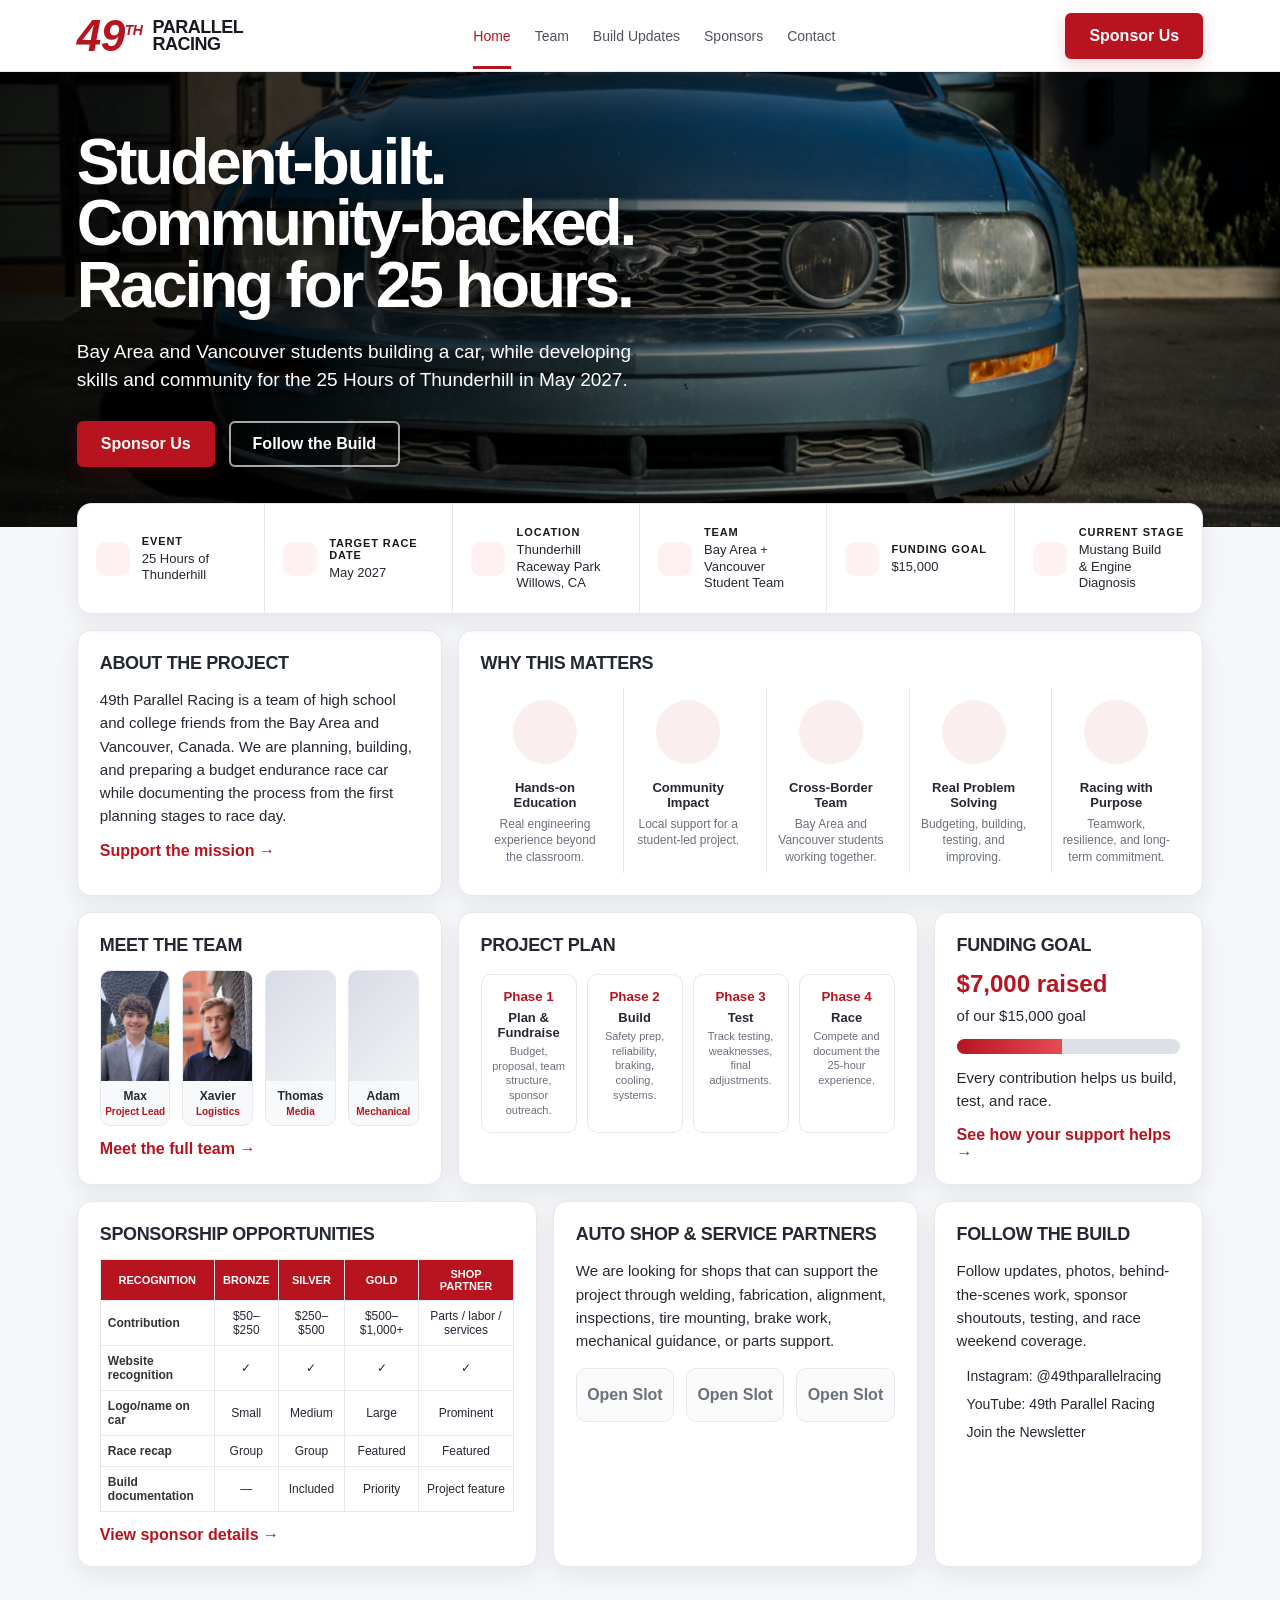
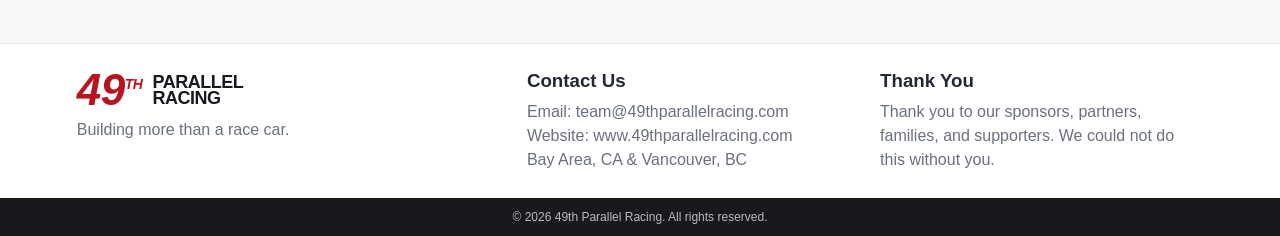
==== commit 486f2293: "Various things October" ====
--- a/index.html
+++ b/index.html
@@ -138,9 +138,9 @@
 
     <div class="card funding">
       <h2>Funding Goal</h2>
-      <div class="amount">$3,500 raised</div>
+      <div class="amount">$7,000 raised</div>
       <p>of our $15,000 goal</p>
-      <div class="progress-track"><div class="progress-fill" style="--progress: 23%;"></div></div>
+      <div class="progress-track"><div class="progress-fill" style="--progress: 47%;"></div></div>
       <p>Every contribution helps us build, test, and race.</p>
       <a class="red-link" href="contact.html">See how your support helps →</a>
     </div>
--- a/styles.css
+++ b/styles.css
@@ -2903,4 +2903,955 @@
 .hero p,
 .team-hero p {
   text-shadow: 0 2px 12px rgba(0, 0, 0, 0.28);
-}+}
+
+/* =====================================================
+   SUPPORT / DONATION LANDING PAGE
+===================================================== */
+
+.support-page {
+  padding-top: 20px;
+  padding-bottom: 28px;
+}
+
+.support-hero .hero-content {
+  max-width: 720px;
+}
+
+
+/* ----------------------------
+   Shared label
+----------------------------- */
+
+.support-eyebrow {
+  display: block;
+  margin-bottom: 7px;
+
+  color: var(--red);
+
+  font-size: 11px;
+  font-weight: 900;
+
+  letter-spacing: 0.1em;
+}
+
+
+/* =====================================================
+   SVMC MATCH
+===================================================== */
+
+.support-match-card {
+  display: grid;
+  grid-template-columns: auto 1fr;
+
+  gap: 18px;
+  align-items: center;
+
+  max-width: 820px;
+  margin: 0 auto;
+
+  padding: 22px 26px;
+
+  background: var(--dark);
+  border-radius: var(--radius);
+  box-shadow: var(--shadow);
+
+  color: white;
+}
+
+.support-match-icon {
+  width: 62px;
+  height: 62px;
+
+  display: flex;
+  align-items: center;
+  justify-content: center;
+
+  background: var(--red);
+  border-radius: 14px;
+
+  color: white;
+
+  font-size: 24px;
+  font-weight: 900;
+}
+
+.support-match-card .support-eyebrow {
+  color: #ef5862;
+}
+
+.support-match-card h2 {
+  margin: 0 0 7px;
+
+  color: white;
+
+  font-size: 24px;
+  letter-spacing: -0.025em;
+}
+
+.support-match-card p {
+  margin: 0;
+
+  color: rgba(255,255,255,0.80);
+
+  font-size: 14px;
+  line-height: 1.5;
+}
+
+.support-match-card .support-prize-note {
+  margin-top: 5px;
+
+  color: white;
+  font-weight: 700;
+}
+
+
+/* =====================================================
+   PAYMENT CARD
+===================================================== */
+
+.support-payment-card {
+  max-width: 700px;
+
+  margin: 18px auto 0;
+  padding: 28px 30px;
+
+  background: white;
+
+  border: 1px solid var(--line);
+  border-radius: var(--radius);
+
+  box-shadow: var(--shadow);
+}
+
+.support-payment-heading {
+  text-align: center;
+  margin-bottom: 20px;
+}
+
+.support-payment-heading h2 {
+  margin: 0 0 7px;
+
+  color: var(--dark);
+
+  font-size: clamp(27px, 4vw, 34px);
+  line-height: 1.05;
+
+  letter-spacing: -0.035em;
+}
+
+.support-payment-heading p {
+  margin: 0;
+
+  color: var(--muted);
+
+  font-size: 14px;
+}
+
+
+/* ----------------------------
+   Buttons
+----------------------------- */
+
+.support-buttons {
+  display: grid;
+  gap: 10px;
+}
+
+.support-button {
+  width: 100%;
+
+  display: grid;
+  grid-template-columns: auto 1fr auto;
+
+  gap: 14px;
+  align-items: center;
+
+  padding: 14px 16px;
+
+  border: 1px solid var(--line);
+  border-radius: 11px;
+
+  background: #fafafa;
+
+  color: var(--dark);
+
+  font: inherit;
+  text-align: left;
+  text-decoration: none;
+
+  cursor: pointer;
+
+  transition:
+    transform 0.15s ease,
+    border-color 0.15s ease,
+    box-shadow 0.15s ease;
+}
+
+.support-button:hover {
+  transform: translateY(-2px);
+
+  border-color: #d2d4d9;
+
+  box-shadow:
+    0 8px 18px rgba(20,24,31,0.07);
+}
+
+.support-button-icon {
+  width: 40px;
+  height: 40px;
+
+  display: flex;
+  align-items: center;
+  justify-content: center;
+
+  background: var(--soft-red);
+  border: 1px solid #ffd7dc;
+  border-radius: 9px;
+
+  color: var(--red);
+
+  font-size: 18px;
+  font-weight: 900;
+}
+
+.support-button-copy strong {
+  display: block;
+
+  color: var(--dark);
+  font-size: 15px;
+}
+
+.support-button-copy small {
+  display: block;
+
+  margin-top: 3px;
+
+  color: var(--muted);
+  font-size: 12px;
+}
+
+.support-arrow {
+  color: var(--red);
+
+  font-size: 21px;
+  font-weight: 700;
+}
+
+.support-secure-note {
+  margin: 16px 0 0;
+
+  text-align: center;
+
+  color: var(--muted);
+
+  font-size: 11px;
+  line-height: 1.4;
+}
+
+
+/* =====================================================
+   FUNDING PROGRESS
+===================================================== */
+
+.support-progress-card {
+  max-width: 760px;
+
+  margin: 18px auto 0;
+  padding: 24px 28px;
+
+  background: white;
+
+  border: 1px solid var(--line);
+  border-radius: var(--radius);
+
+  box-shadow: var(--shadow);
+}
+
+.support-progress-header {
+  display: flex;
+
+  justify-content: space-between;
+  align-items: center;
+
+  gap: 18px;
+}
+
+.support-progress-header h2 {
+  margin: 0;
+
+  color: var(--dark);
+
+  font-size: 31px;
+  letter-spacing: -0.035em;
+}
+
+.support-progress-header p {
+  margin: 3px 0 0;
+
+  color: var(--muted);
+  font-size: 13px;
+}
+
+.support-progress-percent {
+  color: var(--red);
+
+  font-size: 28px;
+  font-weight: 900;
+}
+
+.support-progress-track {
+  width: 100%;
+  height: 13px;
+
+  margin-top: 15px;
+
+  overflow: hidden;
+
+  background: #e5e6e9;
+  border-radius: 999px;
+}
+
+.support-progress-fill {
+  height: 100%;
+
+  background: var(--red);
+  border-radius: 999px;
+}
+
+.support-progress-description {
+  margin: 13px 0 0;
+
+  color: var(--muted);
+
+  font-size: 13px;
+  line-height: 1.45;
+}
+
+
+/* =====================================================
+   PROJECT CARD
+===================================================== */
+
+.support-project-card {
+  max-width: 920px;
+
+  display: grid;
+  grid-template-columns: 0.9fr 1.1fr;
+
+  margin: 20px auto 0;
+
+  overflow: hidden;
+
+  background: white;
+
+  border: 1px solid var(--line);
+  border-radius: var(--radius);
+
+  box-shadow: var(--shadow);
+}
+
+.support-project-card img {
+  width: 100%;
+  height: 100%;
+
+  min-height: 250px;
+  max-height: 300px;
+
+  object-fit: cover;
+  object-position: center 54%;
+}
+
+.support-project-copy {
+  display: flex;
+  flex-direction: column;
+  justify-content: center;
+
+  padding: 26px 30px;
+}
+
+.support-project-copy h2 {
+  margin: 0 0 10px;
+
+  color: var(--dark);
+
+  font-size: 26px;
+  letter-spacing: -0.03em;
+}
+
+.support-project-copy p {
+  margin: 0 0 13px;
+
+  color: var(--text);
+
+  font-size: 14px;
+  line-height: 1.55;
+}
+
+
+/* =====================================================
+   BOTTOM CTA
+===================================================== */
+
+.support-bottom {
+  max-width: 680px;
+
+  margin: 28px auto 0;
+
+  padding-bottom: 8px;
+
+  text-align: center;
+}
+
+.support-bottom h2 {
+  margin: 0 0 7px;
+
+  color: var(--dark);
+
+  font-size: 27px;
+}
+
+.support-bottom p {
+  max-width: 600px;
+
+  margin: 0 auto 16px;
+
+  color: var(--muted);
+
+  font-size: 14px;
+  line-height: 1.5;
+}
+
+
+/* =====================================================
+   MOBILE
+===================================================== */
+
+@media (max-width: 700px) {
+
+  .support-page {
+    padding-top: 14px;
+    padding-bottom: 22px;
+  }
+
+  .support-match-card {
+    grid-template-columns: 1fr;
+
+    gap: 12px;
+
+    margin: 0 14px;
+
+    padding: 20px 18px;
+  }
+
+  .support-match-icon {
+    width: 52px;
+    height: 52px;
+
+    font-size: 21px;
+  }
+
+  .support-match-card h2 {
+    font-size: 22px;
+    line-height: 1.1;
+  }
+
+  .support-match-card p {
+    font-size: 13px;
+    line-height: 1.45;
+  }
+
+  .support-payment-card {
+    margin: 14px 14px 0;
+
+    padding: 22px 16px;
+  }
+
+  .support-payment-heading {
+    margin-bottom: 18px;
+  }
+
+  .support-payment-heading h2 {
+    font-size: 28px;
+  }
+
+  .support-buttons {
+    gap: 9px;
+  }
+
+  .support-button {
+    padding: 13px 14px;
+  }
+
+  .support-progress-card {
+    margin: 14px 14px 0;
+
+    padding: 22px 18px;
+  }
+
+  .support-progress-header {
+    align-items: flex-start;
+  }
+
+  .support-progress-header h2 {
+    font-size: 27px;
+  }
+
+  .support-progress-percent {
+    font-size: 25px;
+  }
+
+  .support-project-card {
+    grid-template-columns: 1fr;
+
+    margin: 14px 14px 0;
+  }
+
+  .support-project-card img {
+    height: 220px;
+
+    min-height: 0;
+    max-height: none;
+  }
+
+  .support-project-copy {
+    padding: 22px 18px 24px;
+  }
+
+  .support-project-copy h2 {
+    font-size: 24px;
+  }
+
+  .support-bottom {
+    margin: 24px 18px 0;
+  }
+
+  .support-bottom h2 {
+    font-size: 25px;
+  }
+
+  .support-bottom p {
+    font-size: 13px;
+  }
+
+}
+
+
+/* ==========================================
+   SVMC SPONSOR TILE
+========================================== */
+
+.svmc-sponsor-tile {
+  box-sizing: border-box;
+  width: 100%;
+  height: 100%;
+  min-width: 0;
+  min-height: 340px;
+
+  display: flex !important;
+  flex-direction: column !important;
+  justify-content: center !important;
+  align-items: center !important;
+
+  gap: 12px;
+  padding: 28px;
+
+  background: #fff;
+  border: 1px solid #e1e4ea;
+  border-radius: 16px;
+
+  text-align: center;
+  text-decoration: none;
+
+  transition:
+    transform 0.2s ease,
+    box-shadow 0.2s ease;
+}
+
+.svmc-sponsor-tile img {
+  display: block !important;
+
+  width: 180px !important;
+  height: 180px !important;
+  max-width: 100% !important;
+  max-height: 180px !important;
+
+  flex: none !important;
+  object-fit: contain !important;
+  margin: 0 auto 8px !important;
+
+  border: none;
+  border-radius: 0;
+  background: transparent;
+}
+
+.svmc-sponsor-tile strong {
+  display: block;
+  width: 100%;
+
+  color: #17191f;
+  font-size: 17px;
+  font-weight: 800;
+  line-height: 1.3;
+  text-align: center;
+}
+
+.svmc-sponsor-tile span {
+  display: block;
+  width: 100%;
+
+  color: #6a707d;
+  font-size: 13px;
+  font-weight: 600;
+  line-height: 1.5;
+  text-align: center;
+}
+
+.svmc-sponsor-tile:hover {
+  transform: translateY(-3px);
+  box-shadow: 0 10px 25px rgba(0,0,0,0.06);
+}
+
+@media (max-width: 700px) {
+  .svmc-sponsor-tile {
+    min-height: 280px;
+    padding: 24px;
+  }
+
+  .svmc-sponsor-tile img {
+    width: 145px !important;
+    height: 145px !important;
+  }
+}
+
+
+/* ==========================================
+   OCTOBER 2026 BUILD UPDATES
+========================================== */
+
+.oct-build-card {
+  grid-column: 1 / -1;
+
+  display: block;
+
+  padding: 34px 38px;
+  margin-bottom: 4px;
+
+  background: #fff;
+  border: 1px solid var(--line);
+  border-radius: 20px;
+  box-shadow: var(--shadow);
+}
+
+/* Header and date label */
+
+.oct-update-header {
+  display: flex;
+  justify-content: space-between;
+  align-items: center;
+  flex-wrap: wrap;
+  gap: 12px;
+
+  margin-bottom: 18px;
+}
+
+.oct-update-number {
+  display: inline-flex;
+  align-items: center;
+
+  padding: 8px 14px;
+
+  background: var(--soft-red);
+  border: 1px solid #ffd7dc;
+  border-radius: 999px;
+
+  color: var(--red);
+  font-size: 12px;
+  font-weight: 900;
+  letter-spacing: 0.055em;
+}
+
+.oct-update-date {
+  color: var(--muted);
+  font-size: 13px;
+  font-weight: 600;
+}
+
+/* Typography */
+
+.oct-build-card h2 {
+  max-width: 850px;
+
+  margin: 0 0 18px;
+
+  color: var(--dark);
+
+  font-size: clamp(25px, 3vw, 34px);
+  font-weight: 900;
+  line-height: 1.17;
+  letter-spacing: -0.035em;
+}
+
+.oct-build-card > p {
+  max-width: 940px;
+
+  margin: 0 0 15px;
+
+  color: var(--text);
+  font-size: 16px;
+  line-height: 1.75;
+}
+
+/* Build photographs */
+
+.oct-update-image {
+  max-width: 880px;
+  margin: 25px 0;
+
+  overflow: hidden;
+
+  background: #f6f7f9;
+  border: 1px solid var(--line);
+  border-radius: 14px;
+}
+
+.oct-update-image img {
+  display: block;
+
+  width: 100%;
+  height: auto;
+
+  border-radius: 0;
+}
+
+.oct-update-image figcaption {
+  padding: 11px 17px;
+
+  color: var(--muted);
+  font-size: 12px;
+  line-height: 1.5;
+}
+
+/* Four smaller upgrade descriptions */
+
+.oct-work-grid {
+  display: grid;
+  grid-template-columns: repeat(2, minmax(0, 1fr));
+  gap: 14px;
+
+  margin: 24px 0;
+}
+
+.oct-work-item {
+  padding: 21px 23px;
+
+  background: var(--bg);
+  border: 1px solid var(--line);
+  border-radius: 13px;
+}
+
+.oct-work-item h3 {
+  margin: 0 0 7px;
+
+  color: var(--dark);
+  font-size: 17px;
+  font-weight: 850;
+}
+
+.oct-work-item p {
+  margin: 0;
+
+  color: var(--text);
+  font-size: 14px;
+  line-height: 1.65;
+}
+
+/* Fundraising highlight */
+
+.oct-fundraising {
+  max-width: 850px;
+
+  margin: 25px 0;
+  padding: 28px 30px;
+
+  background: #17191f;
+  border-radius: 15px;
+
+  color: #fff;
+}
+
+.oct-fundraising-label {
+  color: #ff737d;
+
+  font-size: 11px;
+  font-weight: 900;
+  letter-spacing: 0.11em;
+}
+
+.oct-fundraising-amount {
+  margin-top: 10px;
+
+  color: #fff;
+  font-size: clamp(42px, 6vw, 62px);
+  font-weight: 900;
+  letter-spacing: -0.045em;
+  line-height: 1;
+}
+
+.oct-fundraising p {
+  margin: 9px 0 0;
+
+  color: #d1d5db;
+  font-size: 14px;
+}
+
+.oct-progress-track {
+  width: 100%;
+  height: 12px;
+
+  margin-top: 23px;
+
+  background: #484b52;
+  border-radius: 999px;
+  overflow: hidden;
+}
+
+.oct-progress-fill {
+  width: 46.667%;
+  height: 100%;
+
+  background: #ef4350;
+  border-radius: 999px;
+}
+
+.oct-progress-details {
+  display: flex;
+  justify-content: space-between;
+  gap: 12px;
+
+  margin-top: 11px;
+
+  color: #d1d5db;
+  font-size: 12px;
+  font-weight: 700;
+}
+
+/* Donation link */
+
+.oct-support-link {
+  display: inline-flex;
+  align-items: center;
+  gap: 8px;
+
+  margin-top: 5px;
+
+  color: var(--red);
+  font-size: 15px;
+  font-weight: 900;
+  text-decoration: none;
+}
+
+.oct-support-link:hover {
+  color: var(--red-dark);
+}
+
+/* Mobile */
+
+@media (max-width: 700px) {
+
+  .oct-build-card {
+    padding: 24px 20px;
+    border-radius: 16px;
+  }
+
+  .oct-update-header {
+    margin-bottom: 15px;
+  }
+
+  .oct-build-card h2 {
+    font-size: 26px;
+  }
+
+  .oct-build-card > p {
+    font-size: 15px;
+    line-height: 1.7;
+  }
+
+  .oct-work-grid {
+    grid-template-columns: 1fr;
+    gap: 10px;
+  }
+
+  .oct-work-item {
+    padding: 18px;
+  }
+
+  .oct-update-image {
+    margin: 21px 0;
+  }
+
+  .oct-fundraising {
+    padding: 24px 21px;
+  }
+
+}
+
+
+
+/* ==========================================
+   CLEAN BUILD UPDATE PHOTOGRAPHS
+========================================== */
+
+.oct-update-image {
+  display: block;
+
+  width: 100%;
+  max-width: 620px;
+
+  margin: 26px auto !important;
+  padding: 0 !important;
+
+  background: transparent !important;
+  border: none !important;
+  border-radius: 0;
+  overflow: visible;
+}
+
+.oct-update-image img {
+  display: block;
+
+  width: 100% !important;
+  height: auto !important;
+  max-height: none !important;
+
+  aspect-ratio: 3 / 2;
+  object-fit: cover !important;
+  object-position: center 58%;
+
+  border-radius: 12px;
+  margin: 0 !important;
+}
+
+.oct-update-image figcaption {
+  margin-top: 9px;
+  padding: 0 !important;
+
+  background: transparent;
+
+  color: #6a707d;
+  font-size: 12px;
+  font-weight: 400;
+  line-height: 1.5;
+  text-align: center;
+}
+
+@media (max-width: 700px) {
+  .oct-update-image {
+    max-width: 100%;
+    margin: 20px auto !important;
+  }
+
+  .oct-update-image img {
+    aspect-ratio: 4 / 3;
+  }
+}
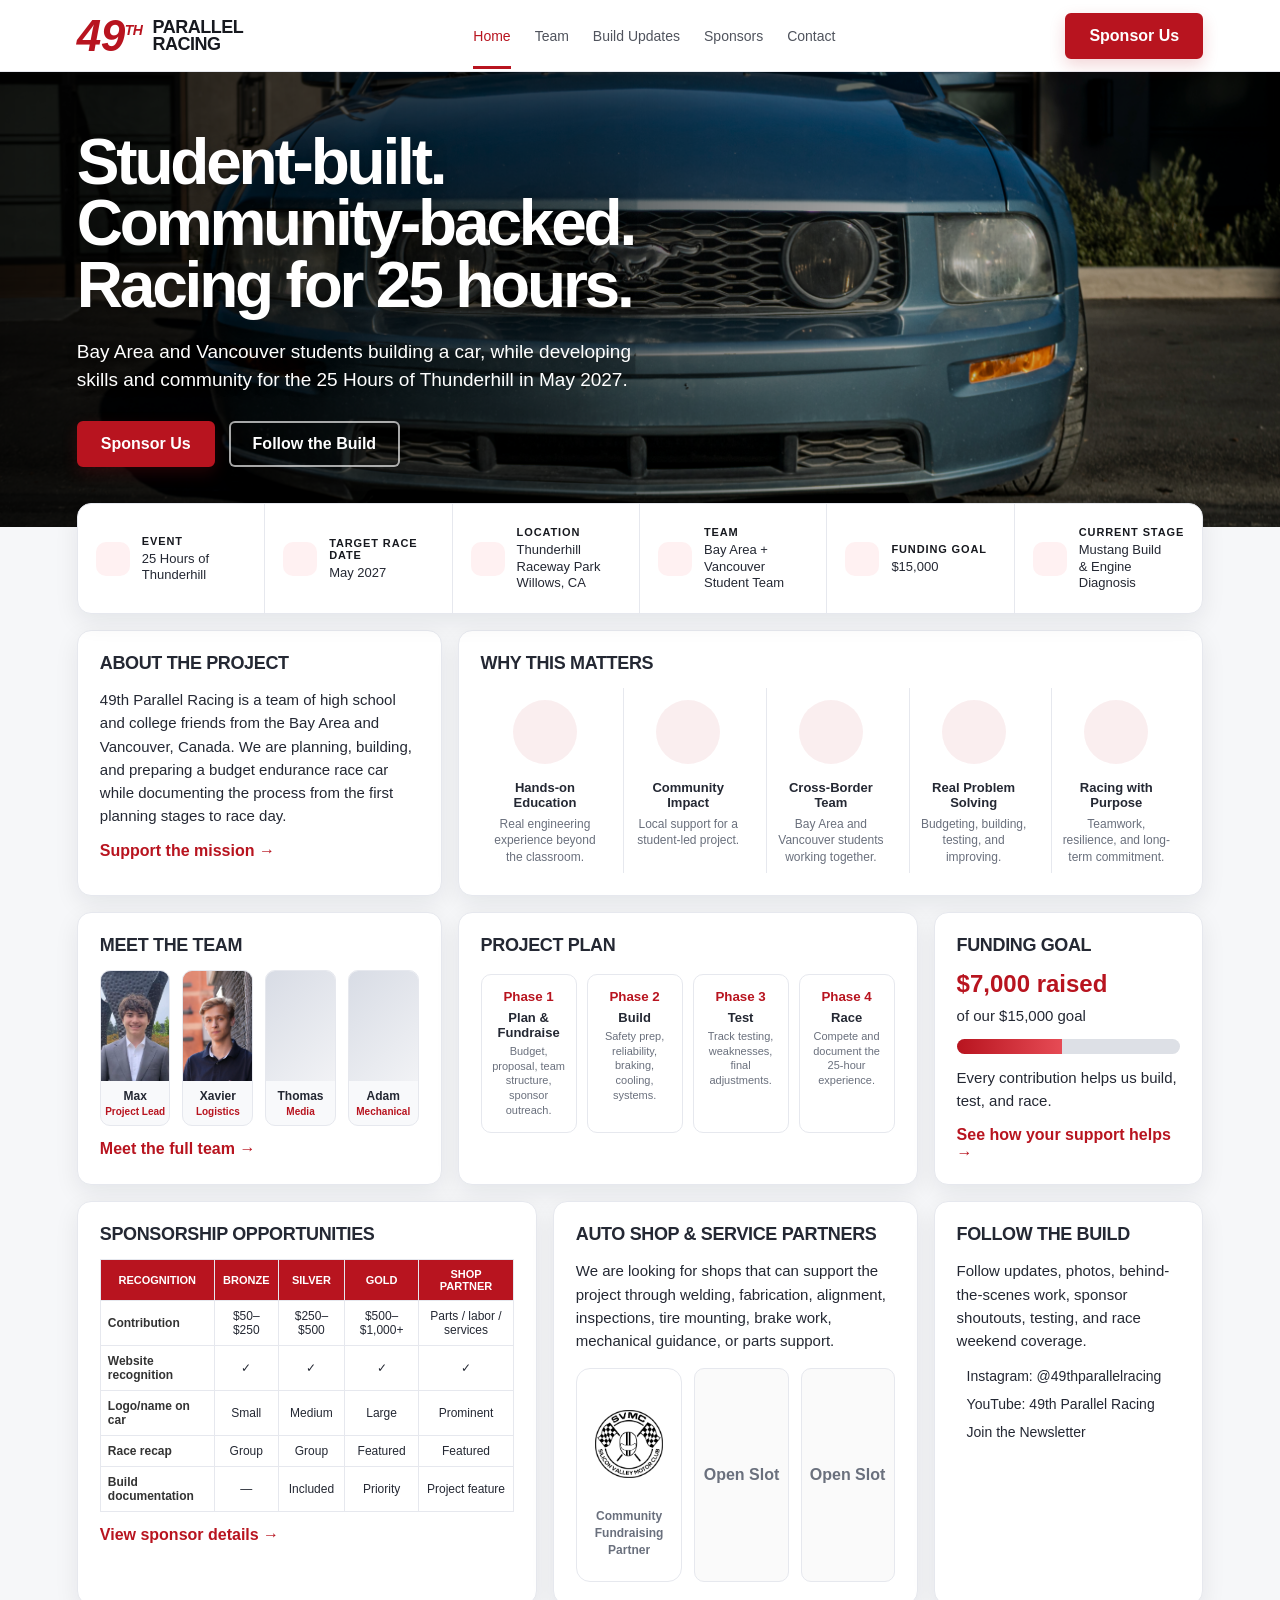
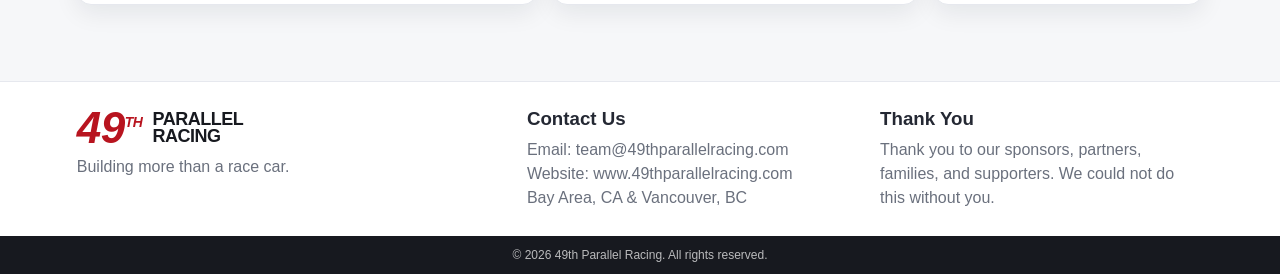
==== commit de3e64a3: "Minor stuff October" ====
--- a/index.html
+++ b/index.html
@@ -168,7 +168,22 @@
       <h2>Auto Shop & Service Partners</h2>
       <p>We are looking for shops that can support the project through welding, fabrication, alignment, inspections, tire mounting, brake work, mechanical guidance, or parts support.</p>
       <div class="partner-logos">
-        <div class="partner-logo">Open Slot</div>
+        
+<a
+  class="partner-logo svmc-partner"
+  href="https://www.siliconvalleymotorclub.com/"
+  target="_blank"
+  rel="noopener noreferrer"
+>
+  <img
+    src="assets/SVMC.jpg"
+    alt="Silicon Valley Motor Club logo"
+    loading="lazy"
+  >
+
+  <span>Community Fundraising Partner</span>
+</a>
+
         <div class="partner-logo">Open Slot</div>
         <div class="partner-logo">Open Slot</div>
       </div>
--- a/styles.css
+++ b/styles.css
@@ -3855,3 +3855,51 @@
     aspect-ratio: 4 / 3;
   }
 }
+
+
+/* SVMC partner logo */
+
+.svmc-partner {
+  display: flex;
+  flex-direction: column;
+  justify-content: center;
+  align-items: center;
+  gap: 12px;
+
+  min-height: 155px;
+  padding: 22px 18px;
+
+  background: #fff;
+  border: 1px solid var(--line);
+  border-radius: 14px;
+
+  text-decoration: none;
+  transition: transform 0.2s ease,
+              box-shadow 0.2s ease;
+}
+
+.svmc-partner img {
+  width: 105px;
+  height: 105px;
+  max-width: 100%;
+  object-fit: contain;
+}
+
+.svmc-partner span {
+  color: var(--muted);
+  font-size: 12px;
+  font-weight: 700;
+  line-height: 1.4;
+  text-align: center;
+}
+
+.svmc-partner:hover {
+  transform: translateY(-3px);
+  box-shadow: var(--shadow);
+}
+
+@media (max-width: 700px) {
+  .svmc-partner {
+    min-height: 140px;
+  }
+}
